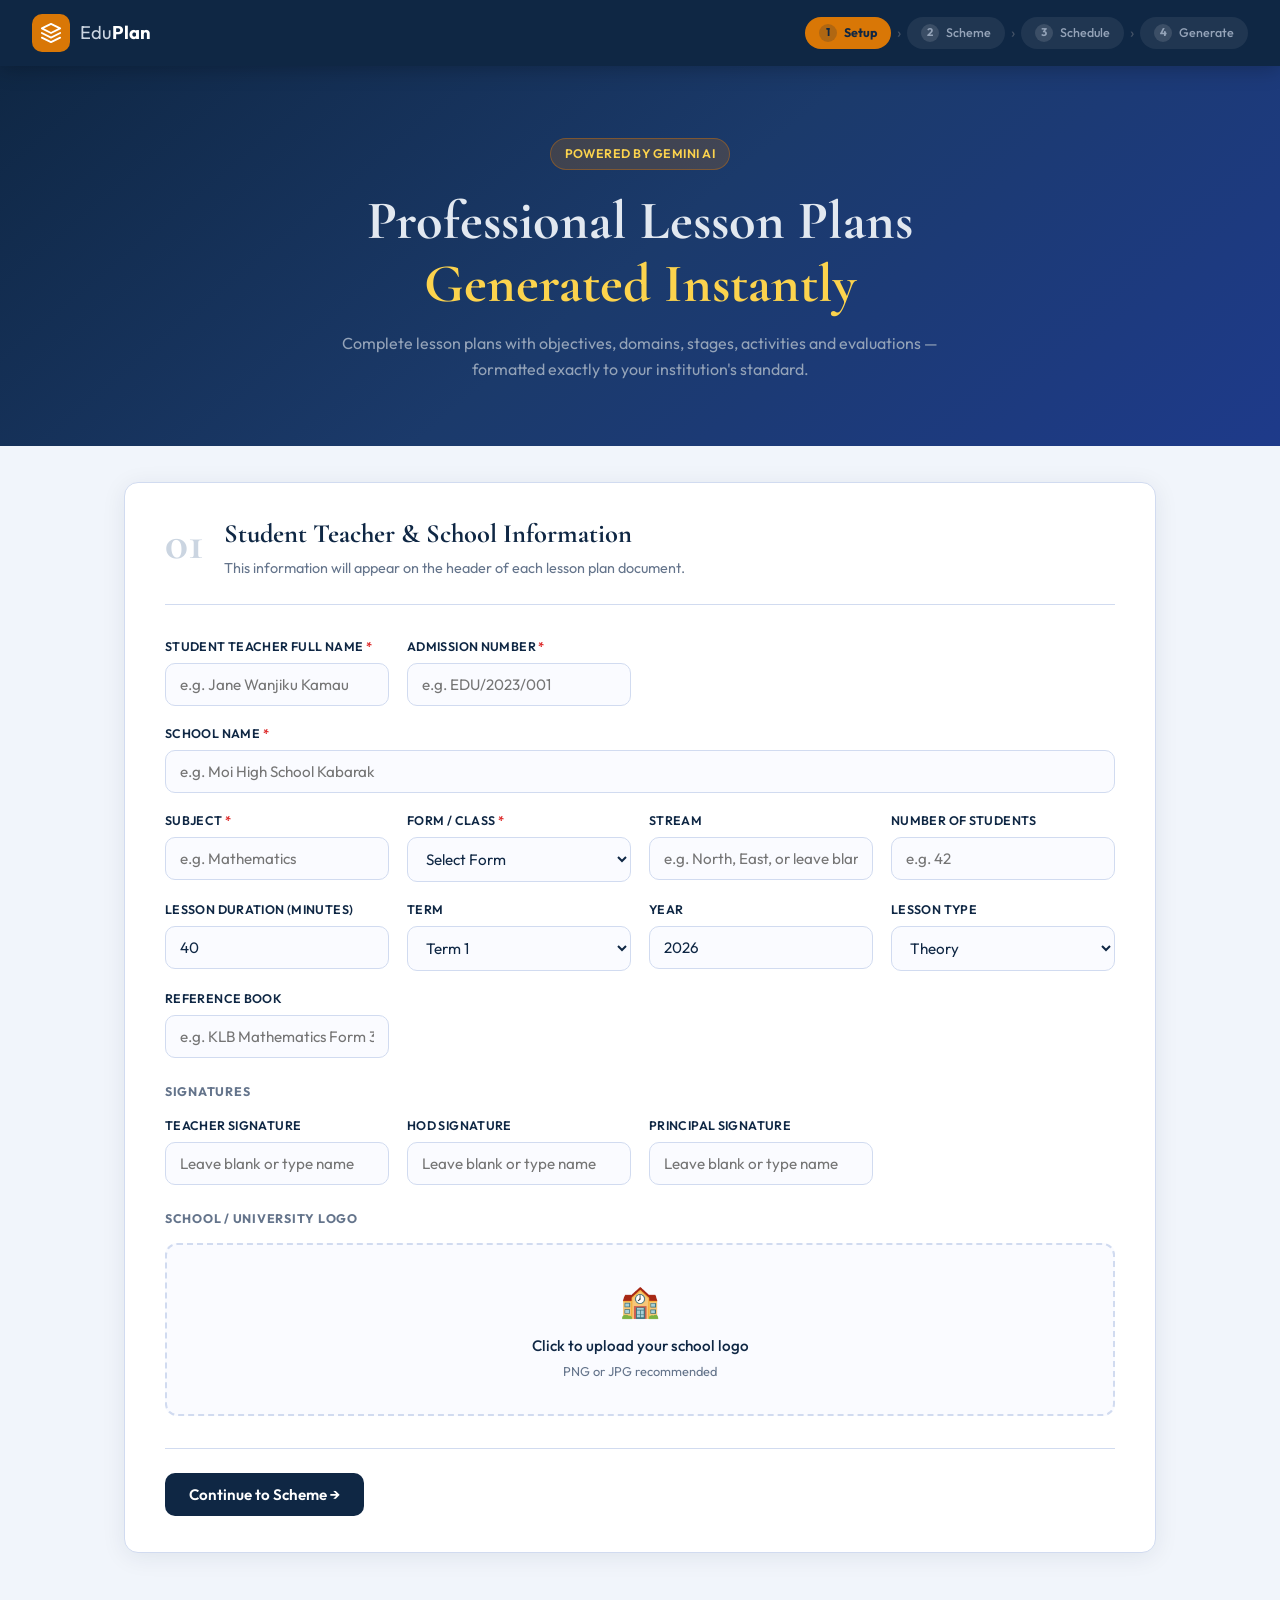
==== index.html @ 1dc03d54 "first commit" ====
<!DOCTYPE html>
<html lang="en">
<head>
  <meta charset="UTF-8" />
  <meta name="viewport" content="width=device-width, initial-scale=1.0" />
  <title>EduPlan — AI Lesson Plan Generator</title>
  <link rel="preconnect" href="https://fonts.googleapis.com">
  <link href="https://fonts.googleapis.com/css2?family=Cormorant+Garamond:wght@400;600;700&family=Outfit:wght@300;400;500;600;700&display=swap" rel="stylesheet">
  <link rel="stylesheet" href="style.css">
</head>
<body>

<!-- NAVBAR -->
<nav class="navbar">
  <div class="logo-area">
    <div class="logo-box">
      <svg width="22" height="22" viewBox="0 0 24 24" fill="none">
        <path d="M12 2L2 7l10 5 10-5-10-5zM2 17l10 5 10-5M2 12l10 5 10-5" stroke="currentColor" stroke-width="2" stroke-linecap="round" stroke-linejoin="round"/>
      </svg>
    </div>
    <span class="logo-text">Edu<strong>Plan</strong></span>
  </div>

  <div class="step-pills">
    <div class="pill active" id="pill-1"><span class="pill-num">1</span><span class="pill-label">Setup</span></div>
    <div class="pill-arrow">›</div>
    <div class="pill" id="pill-2"><span class="pill-num">2</span><span class="pill-label">Scheme</span></div>
    <div class="pill-arrow">›</div>
    <div class="pill" id="pill-3"><span class="pill-num">3</span><span class="pill-label">Schedule</span></div>
    <div class="pill-arrow">›</div>
    <div class="pill" id="pill-4"><span class="pill-num">4</span><span class="pill-label">Generate</span></div>
  </div>
</nav>

<!-- HERO -->
<section class="hero">
  <div class="hero-bg"></div>
  <div class="hero-content">
    <div class="hero-badge">Powered by Gemini AI</div>
    <h1>Professional Lesson Plans<br><span>Generated Instantly</span></h1>
    <p>Complete lesson plans with objectives, domains, stages, activities and evaluations — formatted exactly to your institution's standard.</p>
  </div>
</section>

<!-- MAIN CONTENT -->
<div class="main-wrap">

  <!-- ====== STEP 1: Setup ====== -->
  <div class="step-panel active" id="step-1">
    <div class="panel-head">
      <div class="panel-num">01</div>
      <div>
        <h2>Student Teacher & School Information</h2>
        <p>This information will appear on the header of each lesson plan document.</p>
      </div>
    </div>

    <div class="form-grid">
      <div class="field">
        <label>Student Teacher Full Name <span class="req">*</span></label>
        <input type="text" id="studentName" placeholder="e.g. Jane Wanjiku Kamau">
      </div>
      <div class="field">
        <label>Admission Number <span class="req">*</span></label>
        <input type="text" id="admNo" placeholder="e.g. EDU/2023/001">
      </div>
      <div class="field full">
        <label>School Name <span class="req">*</span></label>
        <input type="text" id="schoolName" placeholder="e.g. Moi High School Kabarak">
      </div>
      <div class="field">
        <label>Subject <span class="req">*</span></label>
        <input type="text" id="subject" placeholder="e.g. Mathematics">
      </div>
      <div class="field">
        <label>Form / Class <span class="req">*</span></label>
        <select id="form">
          <option value="">Select Form</option>
          <option>Form 1</option>
          <option>Form 2</option>
          <option>Form 3</option>
          <option>Form 4</option>
        </select>
      </div>
      <div class="field">
        <label>Stream</label>
        <input type="text" id="stream" placeholder="e.g. North, East, or leave blank">
      </div>
      <div class="field">
        <label>Number of Students</label>
        <input type="number" id="numStudents" placeholder="e.g. 42">
      </div>
      <div class="field">
        <label>Lesson Duration (Minutes)</label>
        <input type="number" id="duration" value="40">
      </div>
      <div class="field">
        <label>Term</label>
        <select id="term">
          <option>Term 1</option>
          <option>Term 2</option>
          <option>Term 3</option>
        </select>
      </div>
      <div class="field">
        <label>Year</label>
        <input type="number" id="year" value="2026">
      </div>
      <div class="field">
        <label>Lesson Type</label>
        <select id="lessonType">
          <option>Theory</option>
          <option>Practical</option>
          <option>Discussion</option>
          <option>Revision</option>
        </select>
      </div>
      <div class="field">
        <label>Reference Book</label>
        <input type="text" id="referenceBook" placeholder="e.g. KLB Mathematics Form 3">
      </div>
    </div>

    <!-- Signatures Row -->
    <div class="sig-section">
      <h3 class="section-sub">Signatures</h3>
      <div class="form-grid sig-grid">
        <div class="field">
          <label>Teacher Signature</label>
          <input type="text" id="teacherSignature" placeholder="Leave blank or type name">
        </div>
        <div class="field">
          <label>HOD Signature</label>
          <input type="text" id="hodSignature" placeholder="Leave blank or type name">
        </div>
        <div class="field">
          <label>Principal Signature</label>
          <input type="text" id="principalSignature" placeholder="Leave blank or type name">
        </div>
      </div>
    </div>

    <!-- Logo Upload -->
    <div class="upload-block">
      <h3 class="section-sub">School / University Logo</h3>
      <div class="logo-drop" id="logoDrop" onclick="document.getElementById('logoInput').click()">
        <input type="file" id="logoInput" accept="image/*" style="display:none">
        <div class="drop-inner" id="dropInner">
          <div class="drop-icon">🏫</div>
          <p>Click to upload your school logo</p>
          <small>PNG or JPG recommended</small>
        </div>
        <img id="logoPreview" style="display:none; max-height:80px; border-radius:8px;">
      </div>
    </div>

    <div class="btn-row">
      <button class="btn primary" onclick="goTo(2)">Continue to Scheme →</button>
    </div>
  </div>

  <!-- ====== STEP 2: Scheme ====== -->
  <div class="step-panel" id="step-2">
    <div class="panel-head">
      <div class="panel-num">02</div>
      <div>
        <h2>Scheme of Work</h2>
        <p>Upload your scheme of work so Gemini AI can generate contextually accurate lesson content.</p>
      </div>
    </div>

    <div class="info-bar">
      <svg width="18" height="18" fill="none" viewBox="0 0 24 24"><circle cx="12" cy="12" r="10" stroke="#2E6DB4" stroke-width="2"/><path d="M12 8v4M12 16h.01" stroke="#2E6DB4" stroke-width="2" stroke-linecap="round"/></svg>
      Upload a DOCX or TXT scheme, or paste the content manually. This helps Gemini generate accurate topics and activities.
    </div>

    <div class="scheme-drop" id="schemeDrop" onclick="document.getElementById('schemeInput').click()">
      <input type="file" id="schemeInput" accept=".txt,.doc,.docx" style="display:none">
      <div class="drop-icon-lg">📄</div>
      <h3>Drop your Scheme of Work here</h3>
      <p>Supports DOCX and TXT files</p>
      <div class="drop-btn">Choose File</div>
    </div>

    <div id="schemeFileName" class="file-tag" style="display:none"></div>

    <div class="field full" style="margin-top:20px">
      <label>Or Paste Scheme Content Directly</label>
      <textarea id="schemeText" rows="8" placeholder="Paste your scheme of work content here — week numbers, topics, subtopics, references..."></textarea>
    </div>

    <div class="btn-row">
      <button class="btn ghost" onclick="goTo(1)">← Back</button>
      <button class="btn primary" onclick="goTo(3)">Continue to Schedule →</button>
    </div>
  </div>

  <!-- ====== STEP 3: Schedule ====== -->
  <div class="step-panel" id="step-3">
    <div class="panel-head">
      <div class="panel-num">03</div>
      <div>
        <h2>Lesson Schedule & Details</h2>
        <p>Set your teaching weeks and lesson timing, then fill in topics for each lesson.</p>
      </div>
    </div>

    <div class="form-grid">
      <div class="field">
        <label>Start Week <span class="req">*</span></label>
        <input type="number" id="startWeek" value="1" min="1">
      </div>
      <div class="field">
        <label>End Week <span class="req">*</span></label>
        <input type="number" id="endWeek" value="3" min="1">
      </div>
      <div class="field">
        <label>Lessons Per Week <span class="req">*</span></label>
        <input type="number" id="lessonsPerWeek" value="2" min="1" max="7">
      </div>
      <div class="field">
        <label>Lesson Start Time</label>
        <input type="time" id="startTime" value="08:00">
      </div>
      <div class="field">
        <label>Lesson End Time</label>
        <input type="time" id="endTime" value="08:40">
      </div>
      <div class="field">
        <label>Day of Lesson</label>
        <select id="lessonDay">
          <option>Monday</option>
          <option>Tuesday</option>
          <option>Wednesday</option>
          <option>Thursday</option>
          <option>Friday</option>
        </select>
      </div>
      <div class="field">
        <label>General Objectives</label>
        <input type="text" id="generalObjectives" placeholder="e.g. By the end of the lesson, learners should be able to...">
      </div>
    </div>

    <div class="topics-toolbar">
      <button class="btn secondary" onclick="buildTopics()">
        <svg width="16" height="16" fill="none" viewBox="0 0 24 24"><path d="M12 5v14M5 12h14" stroke="currentColor" stroke-width="2" stroke-linecap="round"/></svg>
        Generate Lesson Rows
      </button>
      <span class="toolbar-hint">Click to create editable rows for each lesson in the range above.</span>
    </div>

    <div id="topicsContainer"></div>

    <div class="btn-row">
      <button class="btn ghost" onclick="goTo(2)">← Back</button>
      <button class="btn primary" onclick="goTo(4)">Review & Generate →</button>
    </div>
  </div>

  <!-- ====== STEP 4: Generate ====== -->
  <div class="step-panel" id="step-4">
    <div class="panel-head">
      <div class="panel-num">04</div>
      <div>
        <h2>Generate Lesson Plans</h2>
        <p>Gemini AI will generate each lesson plan and download it as a DOCX file matching your institution's format.</p>
      </div>
    </div>

    <div class="summary-card" id="summaryBox"></div>

    <div class="gen-controls">
      <button class="btn gold" id="genBtn" onclick="generatePlans()">
        <svg width="18" height="18" fill="none" viewBox="0 0 24 24"><path d="M13 2L3 14h9l-1 8 10-12h-9l1-8z" stroke="currentColor" stroke-width="2" stroke-linecap="round" stroke-linejoin="round"/></svg>
        Generate All Lesson Plans
      </button>
      <div class="progress-wrap" id="progressWrap" style="display:none">
        <div class="progress-label" id="progressText">Preparing...</div>
        <div class="progress-track">
          <div class="progress-bar" id="progressFill"></div>
        </div>
      </div>
    </div>

    <div id="plansGrid"></div>

    <div class="btn-row" style="margin-top:20px">
      <button class="btn ghost" onclick="goTo(3)">← Back</button>
    </div>
  </div>

</div>

<!-- TOAST -->
<div class="toast" id="toast"></div>

<script src="script.js"></script>
</body>
</html>
---- style.css ----
/* =============================================
   EDUPLAN — style.css
   Elegant academic aesthetic
============================================= */

:root {
  --navy: #0F2744;
  --navy2: #1B3A6B;
  --blue: #2563EB;
  --blue-light: #EFF6FF;
  --gold: #D97706;
  --gold-bg: #FFFBEB;
  --gold-light: #FEF3C7;
  --green: #059669;
  --green-bg: #ECFDF5;
  --red: #DC2626;
  --red-bg: #FEF2F2;
  --bg: #F1F5FB;
  --surface: #FFFFFF;
  --border: #D1DBF0;
  --text: #0F2744;
  --muted: #64748B;
  --radius: 14px;
  --shadow: 0 4px 24px rgba(15,39,68,0.08);
  --shadow-lg: 0 12px 48px rgba(15,39,68,0.14);
}

*, *::before, *::after {
  margin: 0; padding: 0; box-sizing: border-box;
}

html { scroll-behavior: smooth; }

body {
  font-family: 'Outfit', sans-serif;
  background: var(--bg);
  color: var(--text);
  line-height: 1.6;
}

/* ===================== NAVBAR ===================== */
.navbar {
  position: sticky;
  top: 0;
  z-index: 100;
  height: 66px;
  background: var(--navy);
  display: flex;
  align-items: center;
  justify-content: space-between;
  padding: 0 32px;
  box-shadow: 0 2px 20px rgba(0,0,0,0.25);
}

.logo-area {
  display: flex;
  align-items: center;
  gap: 10px;
}

.logo-box {
  width: 38px; height: 38px;
  background: var(--gold);
  border-radius: 10px;
  display: flex;
  align-items: center;
  justify-content: center;
  color: white;
  flex-shrink: 0;
}

.logo-text {
  color: #CBD5E1;
  font-size: 1.15rem;
  letter-spacing: 0.01em;
}
.logo-text strong {
  color: white;
  font-weight: 700;
}

.step-pills {
  display: flex;
  align-items: center;
  gap: 6px;
}

.pill {
  display: flex;
  align-items: center;
  gap: 7px;
  padding: 6px 14px;
  border-radius: 30px;
  background: rgba(255,255,255,0.07);
  color: #94A3B8;
  font-size: 0.78rem;
  font-weight: 500;
  transition: all 0.2s;
  cursor: default;
}

.pill.active {
  background: var(--gold);
  color: #0F2744;
  font-weight: 700;
}

.pill.done {
  background: rgba(5,150,105,0.25);
  color: #6EE7B7;
}

.pill-num {
  width: 18px; height: 18px;
  background: rgba(255,255,255,0.12);
  border-radius: 50%;
  display: flex;
  align-items: center;
  justify-content: center;
  font-size: 0.7rem;
  font-weight: 700;
}

.pill.active .pill-num {
  background: rgba(15,39,68,0.2);
}

.pill-arrow {
  color: #475569;
  font-size: 1rem;
}

/* ===================== HERO ===================== */
.hero {
  position: relative;
  padding: 72px 32px 64px;
  text-align: center;
  overflow: hidden;
}

.hero-bg {
  position: absolute;
  inset: 0;
  background: linear-gradient(140deg, #0F2744 0%, #1B3A6B 50%, #1E3A8A 100%);
}

.hero-content {
  position: relative;
  z-index: 1;
}

.hero-badge {
  display: inline-flex;
  align-items: center;
  gap: 6px;
  background: rgba(217,119,6,0.2);
  border: 1px solid rgba(217,119,6,0.4);
  color: #FCD34D;
  padding: 5px 14px;
  border-radius: 20px;
  font-size: 0.78rem;
  font-weight: 600;
  letter-spacing: 0.04em;
  text-transform: uppercase;
  margin-bottom: 20px;
}

.hero h1 {
  font-family: 'Cormorant Garamond', serif;
  font-size: clamp(2.2rem, 5vw, 3.4rem);
  font-weight: 700;
  color: #E2E8F0;
  line-height: 1.15;
}

.hero h1 span {
  color: #FCD34D;
}

.hero p {
  margin-top: 16px;
  color: #94A3B8;
  font-size: 1rem;
  max-width: 600px;
  margin-inline: auto;
}

/* ===================== MAIN WRAP ===================== */
.main-wrap {
  max-width: 1080px;
  margin: 0 auto;
  padding: 36px 24px 80px;
}

/* ===================== STEP PANEL ===================== */
.step-panel {
  display: none;
  background: var(--surface);
  border-radius: var(--radius);
  padding: 36px 40px;
  box-shadow: var(--shadow);
  border: 1px solid var(--border);
  animation: fadeSlide 0.3s ease;
}

.step-panel.active { display: block; }

@keyframes fadeSlide {
  from { opacity: 0; transform: translateY(12px); }
  to   { opacity: 1; transform: translateY(0); }
}

.panel-head {
  display: flex;
  align-items: flex-start;
  gap: 20px;
  margin-bottom: 32px;
  padding-bottom: 24px;
  border-bottom: 1px solid var(--border);
}

.panel-num {
  font-family: 'Cormorant Garamond', serif;
  font-size: 3rem;
  font-weight: 700;
  color: #CBD5E1;
  line-height: 1;
  flex-shrink: 0;
}

.panel-head h2 {
  font-family: 'Cormorant Garamond', serif;
  font-size: 1.65rem;
  font-weight: 700;
  color: var(--navy);
  line-height: 1.2;
}

.panel-head p {
  margin-top: 6px;
  color: var(--muted);
  font-size: 0.9rem;
}

/* ===================== FORM ===================== */
.form-grid {
  display: grid;
  grid-template-columns: repeat(auto-fill, minmax(220px, 1fr));
  gap: 18px;
  margin-bottom: 24px;
}

.field {
  display: flex;
  flex-direction: column;
  gap: 6px;
}

.field.full { grid-column: 1 / -1; }

label {
  font-size: 0.78rem;
  font-weight: 600;
  color: var(--navy);
  letter-spacing: 0.03em;
  text-transform: uppercase;
}

.req { color: var(--red); }

input, select, textarea {
  font-family: 'Outfit', sans-serif;
  font-size: 0.95rem;
  padding: 11px 14px;
  border: 1.5px solid var(--border);
  border-radius: 10px;
  background: #FAFBFF;
  color: var(--text);
  outline: none;
  transition: border-color 0.2s, box-shadow 0.2s;
}

input:focus, select:focus, textarea:focus {
  border-color: var(--blue);
  box-shadow: 0 0 0 3px rgba(37,99,235,0.1);
  background: white;
}

textarea { resize: vertical; min-height: 130px; }

/* ===================== SECTION LABELS ===================== */
.section-sub {
  font-family: 'Outfit', sans-serif;
  font-size: 0.78rem;
  font-weight: 700;
  text-transform: uppercase;
  letter-spacing: 0.06em;
  color: var(--muted);
  margin-bottom: 14px;
}

.sig-section { margin-top: 24px; }
.sig-grid { margin-bottom: 0; }

/* ===================== LOGO UPLOAD ===================== */
.upload-block { margin-top: 24px; }

.logo-drop {
  border: 2px dashed var(--border);
  border-radius: 12px;
  padding: 30px 20px;
  text-align: center;
  cursor: pointer;
  background: #FAFBFF;
  transition: border-color 0.2s, background 0.2s;
}
.logo-drop:hover {
  border-color: var(--blue);
  background: var(--blue-light);
}

.drop-inner .drop-icon { font-size: 2rem; margin-bottom: 8px; }
.drop-inner p { color: var(--navy); font-weight: 500; font-size: 0.95rem; }
.drop-inner small { color: var(--muted); font-size: 0.8rem; }

/* ===================== SCHEME UPLOAD ===================== */
.info-bar {
  display: flex;
  align-items: flex-start;
  gap: 10px;
  background: #EFF6FF;
  border: 1px solid #BFDBFE;
  border-radius: 10px;
  padding: 14px 16px;
  color: #1E40AF;
  font-size: 0.88rem;
  margin-bottom: 24px;
}

.scheme-drop {
  border: 2px dashed var(--border);
  border-radius: 12px;
  padding: 40px 20px;
  text-align: center;
  cursor: pointer;
  background: #FAFBFF;
  transition: border-color 0.2s, background 0.2s;
}
.scheme-drop:hover {
  border-color: var(--blue);
  background: var(--blue-light);
}
.drop-icon-lg { font-size: 2.5rem; margin-bottom: 10px; }
.scheme-drop h3 { color: var(--navy); font-weight: 600; margin-bottom: 6px; }
.scheme-drop p { color: var(--muted); font-size: 0.88rem; }

.drop-btn {
  display: inline-block;
  margin-top: 16px;
  background: var(--navy);
  color: white;
  padding: 9px 22px;
  border-radius: 8px;
  font-weight: 600;
  font-size: 0.88rem;
}

.file-tag {
  display: flex;
  align-items: center;
  gap: 8px;
  background: var(--green-bg);
  border: 1px solid #A7F3D0;
  color: var(--green);
  padding: 10px 14px;
  border-radius: 8px;
  font-size: 0.88rem;
  font-weight: 500;
  margin-top: 12px;
}

/* ===================== TOPICS TABLE ===================== */
.topics-toolbar {
  display: flex;
  align-items: center;
  gap: 14px;
  flex-wrap: wrap;
  margin: 24px 0 16px;
  padding: 16px 18px;
  background: var(--bg);
  border-radius: 10px;
  border: 1px dashed var(--border);
}

.toolbar-hint {
  color: var(--muted);
  font-size: 0.85rem;
}

.topics-header {
  display: grid;
  grid-template-columns: 80px 1fr 1fr 140px 44px;
  gap: 10px;
  padding: 8px 10px;
  background: var(--navy);
  border-radius: 8px 8px 0 0;
  margin-top: 8px;
}

.topics-header span {
  font-size: 0.72rem;
  font-weight: 700;
  text-transform: uppercase;
  letter-spacing: 0.05em;
  color: #94A3B8;
}

.topic-row {
  display: grid;
  grid-template-columns: 80px 1fr 1fr 140px 44px;
  gap: 10px;
  padding: 8px 10px;
  border: 1px solid var(--border);
  border-top: none;
  background: white;
  align-items: center;
  transition: background 0.15s;
}

.topic-row:last-child { border-radius: 0 0 8px 8px; }
.topic-row:hover { background: #FAFBFF; }

.week-tag {
  background: var(--navy2);
  color: white;
  border-radius: 6px;
  padding: 6px 4px;
  font-size: 0.75rem;
  font-weight: 700;
  text-align: center;
  line-height: 1.3;
}

.topic-row input {
  padding: 8px 10px;
  font-size: 0.88rem;
  border-radius: 6px;
}

.rm-btn {
  width: 34px; height: 34px;
  background: var(--red-bg);
  color: var(--red);
  border: 1px solid #FECACA;
  border-radius: 7px;
  cursor: pointer;
  font-size: 1rem;
  display: flex;
  align-items: center;
  justify-content: center;
  transition: background 0.15s;
}
.rm-btn:hover { background: #FEE2E2; }

/* ===================== SUMMARY CARD ===================== */
.summary-card {
  background: linear-gradient(135deg, #EFF6FF 0%, #FFFBEB 100%);
  border: 1px solid #BFDBFE;
  border-radius: 12px;
  padding: 20px 24px;
  margin-bottom: 24px;
  display: grid;
  grid-template-columns: repeat(auto-fit, minmax(180px, 1fr));
  gap: 16px;
}

.sum-item { display: flex; flex-direction: column; gap: 3px; }
.sum-label { font-size: 0.72rem; font-weight: 700; text-transform: uppercase; letter-spacing: 0.05em; color: var(--muted); }
.sum-value { font-size: 1rem; font-weight: 600; color: var(--navy); }

/* ===================== GENERATE CONTROLS ===================== */
.gen-controls {
  display: flex;
  align-items: center;
  gap: 24px;
  flex-wrap: wrap;
  margin-bottom: 28px;
}

.progress-wrap {
  flex: 1;
  min-width: 200px;
}

.progress-label {
  font-size: 0.85rem;
  color: var(--muted);
  margin-bottom: 6px;
  font-weight: 500;
}

.progress-track {
  height: 6px;
  background: var(--border);
  border-radius: 20px;
  overflow: hidden;
}

.progress-bar {
  height: 100%;
  width: 0%;
  background: linear-gradient(90deg, var(--blue), var(--gold));
  border-radius: 20px;
  transition: width 0.4s ease;
}

/* ===================== PLANS GRID ===================== */
#plansGrid {
  display: grid;
  grid-template-columns: repeat(auto-fill, minmax(300px, 1fr));
  gap: 18px;
}

.plan-card {
  background: white;
  border-radius: 12px;
  border: 1px solid var(--border);
  overflow: hidden;
  box-shadow: 0 2px 12px rgba(15,39,68,0.06);
  transition: box-shadow 0.2s, transform 0.2s;
}

.plan-card:hover {
  box-shadow: var(--shadow-lg);
  transform: translateY(-2px);
}

.plan-card-head {
  padding: 18px 20px 14px;
  border-bottom: 1px solid var(--border);
  display: flex;
  align-items: flex-start;
  justify-content: space-between;
  gap: 12px;
}

.plan-badge {
  background: var(--navy);
  color: white;
  font-size: 0.7rem;
  font-weight: 700;
  padding: 4px 10px;
  border-radius: 20px;
  white-space: nowrap;
}

.plan-card-head h3 {
  font-family: 'Cormorant Garamond', serif;
  font-size: 1.1rem;
  font-weight: 700;
  color: var(--navy);
  line-height: 1.3;
}

.plan-card-body {
  padding: 16px 20px;
  font-size: 0.85rem;
  color: var(--muted);
  line-height: 1.7;
}

.plan-card-body strong {
  color: var(--text);
  font-weight: 600;
}

.plan-card-foot {
  padding: 14px 20px;
  border-top: 1px solid var(--border);
  display: flex;
  align-items: center;
  justify-content: space-between;
  gap: 8px;
  flex-wrap: wrap;
}

.plan-status {
  font-size: 0.78rem;
  font-weight: 500;
  padding: 4px 10px;
  border-radius: 20px;
}
.plan-status.pending  { background: var(--gold-light); color: var(--gold); }
.plan-status.loading  { background: var(--blue-light);  color: var(--blue); }
.plan-status.done     { background: var(--green-bg);    color: var(--green); }
.plan-status.error    { background: var(--red-bg);      color: var(--red); }

/* ===================== BUTTONS ===================== */
.btn-row {
  display: flex;
  gap: 12px;
  flex-wrap: wrap;
  margin-top: 32px;
  padding-top: 24px;
  border-top: 1px solid var(--border);
}

.btn {
  display: inline-flex;
  align-items: center;
  gap: 8px;
  padding: 12px 24px;
  border-radius: 10px;
  border: none;
  font-family: 'Outfit', sans-serif;
  font-size: 0.95rem;
  font-weight: 600;
  cursor: pointer;
  transition: all 0.18s;
}

.btn.primary {
  background: var(--navy);
  color: white;
}
.btn.primary:hover { background: var(--navy2); transform: translateY(-1px); box-shadow: 0 4px 16px rgba(15,39,68,0.25); }

.btn.ghost {
  background: transparent;
  color: var(--navy);
  border: 1.5px solid var(--border);
}
.btn.ghost:hover { background: var(--bg); }

.btn.secondary {
  background: var(--blue-light);
  color: var(--blue);
  border: 1px solid #BFDBFE;
}
.btn.secondary:hover { background: #DBEAFE; }

.btn.gold {
  background: var(--gold);
  color: white;
  box-shadow: 0 4px 16px rgba(217,119,6,0.3);
}
.btn.gold:hover { background: #B45309; transform: translateY(-1px); }

.btn.download {
  background: var(--green-bg);
  color: var(--green);
  border: 1px solid #A7F3D0;
  padding: 8px 16px;
  font-size: 0.85rem;
  border-radius: 8px;
}
.btn.download:hover { background: #D1FAE5; }

.btn:disabled {
  opacity: 0.5;
  cursor: not-allowed;
  transform: none !important;
}

/* ===================== TOAST ===================== */
.toast {
  position: fixed;
  bottom: 24px;
  right: 24px;
  background: var(--navy);
  color: white;
  padding: 12px 20px;
  border-radius: 10px;
  font-size: 0.88rem;
  font-weight: 500;
  max-width: 300px;
  z-index: 999;
  opacity: 0;
  transform: translateY(10px);
  transition: all 0.25s;
  pointer-events: none;
}
.toast.show { opacity: 1; transform: translateY(0); }

/* ===================== SPINNER ===================== */
.spinner {
  width: 16px; height: 16px;
  border: 2px solid rgba(255,255,255,0.3);
  border-top-color: white;
  border-radius: 50%;
  animation: spin 0.7s linear infinite;
  display: inline-block;
}

@keyframes spin { to { transform: rotate(360deg); } }

/* ===================== RESPONSIVE ===================== */
@media (max-width: 700px) {
  .navbar { flex-direction: column; height: auto; padding: 14px 16px; gap: 12px; }
  .step-pills { flex-wrap: wrap; justify-content: center; }
  .pill-arrow { display: none; }
  .pill-label { display: none; }
  .hero { padding: 48px 20px 40px; }
  .step-panel { padding: 24px 20px; }
  .topics-header,
  .topic-row {
    grid-template-columns: 64px 1fr 44px;
  }
  .topics-header span:nth-child(4),
  .topics-header span:nth-child(3),
  .topic-row .subtopic-input,
  .topic-row .lesson-date {
    display: none;
  }
  .main-wrap { padding: 20px 14px 60px; }
}
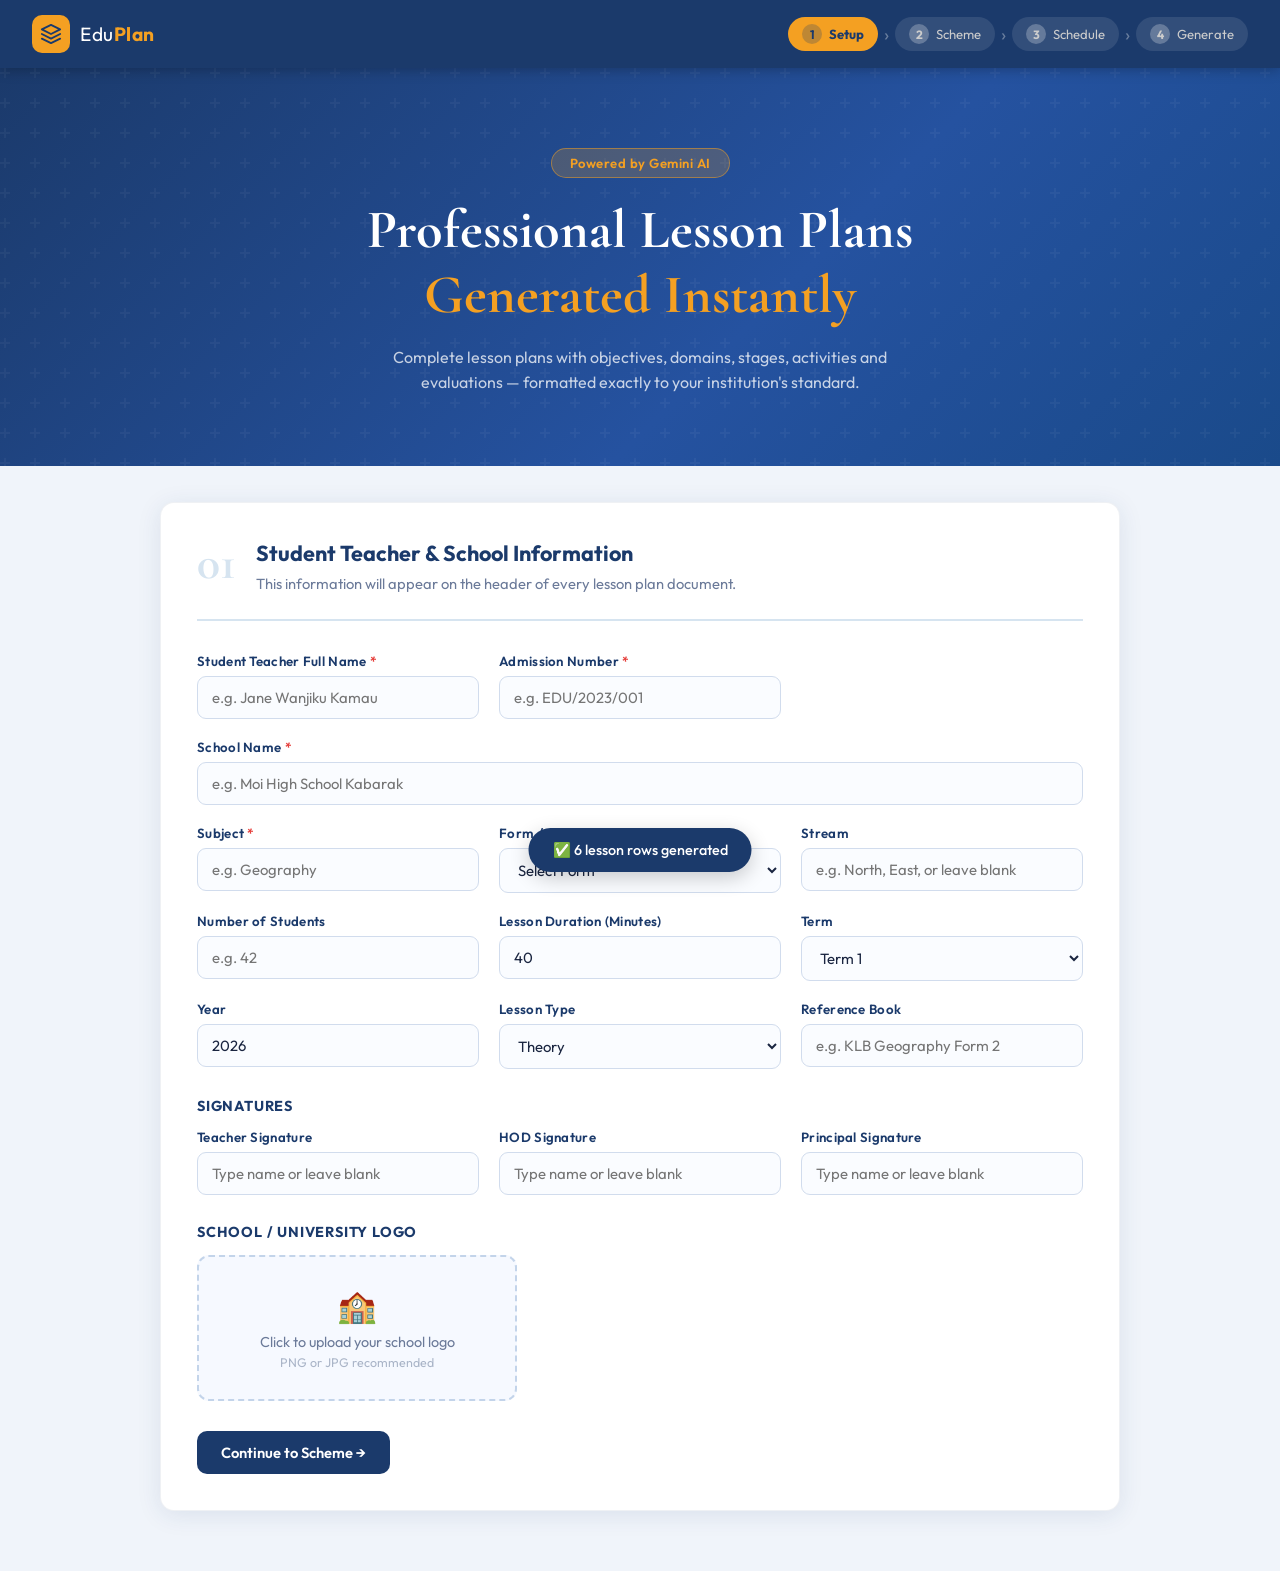
==== commit 6c730690: "fixed frontend js loading" ====
--- a/index.html
+++ b/index.html
@@ -5,6 +5,7 @@
   <meta name="viewport" content="width=device-width, initial-scale=1.0" />
   <title>EduPlan — AI Lesson Plan Generator</title>
   <link rel="preconnect" href="https://fonts.googleapis.com">
+  <link rel="icon" href="data:,">
   <link href="https://fonts.googleapis.com/css2?family=Cormorant+Garamond:wght@400;600;700&family=Outfit:wght@300;400;500;600;700&display=swap" rel="stylesheet">
   <link rel="stylesheet" href="style.css">
 </head>
@@ -15,7 +16,8 @@
   <div class="logo-area">
     <div class="logo-box">
       <svg width="22" height="22" viewBox="0 0 24 24" fill="none">
-        <path d="M12 2L2 7l10 5 10-5-10-5zM2 17l10 5 10-5M2 12l10 5 10-5" stroke="currentColor" stroke-width="2" stroke-linecap="round" stroke-linejoin="round"/>
+        <path d="M12 2L2 7l10 5 10-5-10-5zM2 17l10 5 10-5M2 12l10 5 10-5"
+              stroke="currentColor" stroke-width="2" stroke-linecap="round" stroke-linejoin="round"/>
       </svg>
     </div>
     <span class="logo-text">Edu<strong>Plan</strong></span>
@@ -38,20 +40,21 @@
   <div class="hero-content">
     <div class="hero-badge">Powered by Gemini AI</div>
     <h1>Professional Lesson Plans<br><span>Generated Instantly</span></h1>
-    <p>Complete lesson plans with objectives, domains, stages, activities and evaluations — formatted exactly to your institution's standard.</p>
+    <p>Complete lesson plans with objectives, domains, stages, activities and evaluations —
+       formatted exactly to your institution's standard.</p>
   </div>
 </section>
 
-<!-- MAIN CONTENT -->
+<!-- MAIN -->
 <div class="main-wrap">
 
-  <!-- ====== STEP 1: Setup ====== -->
+  <!-- STEP 1 -->
   <div class="step-panel active" id="step-1">
     <div class="panel-head">
       <div class="panel-num">01</div>
       <div>
-        <h2>Student Teacher & School Information</h2>
-        <p>This information will appear on the header of each lesson plan document.</p>
+        <h2>Student Teacher &amp; School Information</h2>
+        <p>This information will appear on the header of every lesson plan document.</p>
       </div>
     </div>
 
@@ -70,7 +73,7 @@
       </div>
       <div class="field">
         <label>Subject <span class="req">*</span></label>
-        <input type="text" id="subject" placeholder="e.g. Mathematics">
+        <input type="text" id="subject" placeholder="e.g. Geography">
       </div>
       <div class="field">
         <label>Form / Class <span class="req">*</span></label>
@@ -117,30 +120,30 @@
       </div>
       <div class="field">
         <label>Reference Book</label>
-        <input type="text" id="referenceBook" placeholder="e.g. KLB Mathematics Form 3">
-      </div>
-    </div>
-
-    <!-- Signatures Row -->
+        <input type="text" id="referenceBook" placeholder="e.g. KLB Geography Form 2">
+      </div>
+    </div>
+
+    <!-- Signatures -->
     <div class="sig-section">
       <h3 class="section-sub">Signatures</h3>
-      <div class="form-grid sig-grid">
+      <div class="form-grid">
         <div class="field">
           <label>Teacher Signature</label>
-          <input type="text" id="teacherSignature" placeholder="Leave blank or type name">
+          <input type="text" id="teacherSignature" placeholder="Type name or leave blank">
         </div>
         <div class="field">
           <label>HOD Signature</label>
-          <input type="text" id="hodSignature" placeholder="Leave blank or type name">
+          <input type="text" id="hodSignature" placeholder="Type name or leave blank">
         </div>
         <div class="field">
           <label>Principal Signature</label>
-          <input type="text" id="principalSignature" placeholder="Leave blank or type name">
-        </div>
-      </div>
-    </div>
-
-    <!-- Logo Upload -->
+          <input type="text" id="principalSignature" placeholder="Type name or leave blank">
+        </div>
+      </div>
+    </div>
+
+    <!-- Logo -->
     <div class="upload-block">
       <h3 class="section-sub">School / University Logo</h3>
       <div class="logo-drop" id="logoDrop" onclick="document.getElementById('logoInput').click()">
@@ -159,22 +162,25 @@
     </div>
   </div>
 
-  <!-- ====== STEP 2: Scheme ====== -->
+  <!-- STEP 2 -->
   <div class="step-panel" id="step-2">
     <div class="panel-head">
       <div class="panel-num">02</div>
       <div>
         <h2>Scheme of Work</h2>
-        <p>Upload your scheme of work so Gemini AI can generate contextually accurate lesson content.</p>
+        <p>Upload your scheme so the AI can generate contextually accurate lesson content.</p>
       </div>
     </div>
 
     <div class="info-bar">
-      <svg width="18" height="18" fill="none" viewBox="0 0 24 24"><circle cx="12" cy="12" r="10" stroke="#2E6DB4" stroke-width="2"/><path d="M12 8v4M12 16h.01" stroke="#2E6DB4" stroke-width="2" stroke-linecap="round"/></svg>
-      Upload a DOCX or TXT scheme, or paste the content manually. This helps Gemini generate accurate topics and activities.
-    </div>
-
-    <div class="scheme-drop" id="schemeDrop" onclick="document.getElementById('schemeInput').click()">
+      <svg width="18" height="18" fill="none" viewBox="0 0 24 24">
+        <circle cx="12" cy="12" r="10" stroke="#2E6DB4" stroke-width="2"/>
+        <path d="M12 8v4M12 16h.01" stroke="#2E6DB4" stroke-width="2" stroke-linecap="round"/>
+      </svg>
+      Upload a DOCX or TXT scheme, or paste the content manually. The AI uses this to generate accurate topics and activities.
+    </div>
+
+    <div class="scheme-drop" onclick="document.getElementById('schemeInput').click()">
       <input type="file" id="schemeInput" accept=".txt,.doc,.docx" style="display:none">
       <div class="drop-icon-lg">📄</div>
       <h3>Drop your Scheme of Work here</h3>
@@ -186,22 +192,23 @@
 
     <div class="field full" style="margin-top:20px">
       <label>Or Paste Scheme Content Directly</label>
-      <textarea id="schemeText" rows="8" placeholder="Paste your scheme of work content here — week numbers, topics, subtopics, references..."></textarea>
+      <textarea id="schemeText" rows="8"
+        placeholder="Paste your scheme of work here — week numbers, topics, subtopics, references..."></textarea>
     </div>
 
     <div class="btn-row">
-      <button class="btn ghost" onclick="goTo(1)">← Back</button>
+      <button class="btn ghost"   onclick="goTo(1)">← Back</button>
       <button class="btn primary" onclick="goTo(3)">Continue to Schedule →</button>
     </div>
   </div>
 
-  <!-- ====== STEP 3: Schedule ====== -->
+  <!-- STEP 3 -->
   <div class="step-panel" id="step-3">
     <div class="panel-head">
       <div class="panel-num">03</div>
       <div>
-        <h2>Lesson Schedule & Details</h2>
-        <p>Set your teaching weeks and lesson timing, then fill in topics for each lesson.</p>
+        <h2>Lesson Schedule &amp; Details</h2>
+        <p>Set your teaching weeks and timing, then fill in topics for each lesson.</p>
       </div>
     </div>
 
@@ -236,35 +243,38 @@
           <option>Friday</option>
         </select>
       </div>
-      <div class="field">
+      <div class="field full">
         <label>General Objectives</label>
-        <input type="text" id="generalObjectives" placeholder="e.g. By the end of the lesson, learners should be able to...">
+        <input type="text" id="generalObjectives"
+          placeholder="e.g. By the end of the lesson, learners should be able to...">
       </div>
     </div>
 
     <div class="topics-toolbar">
       <button class="btn secondary" onclick="buildTopics()">
-        <svg width="16" height="16" fill="none" viewBox="0 0 24 24"><path d="M12 5v14M5 12h14" stroke="currentColor" stroke-width="2" stroke-linecap="round"/></svg>
+        <svg width="16" height="16" fill="none" viewBox="0 0 24 24">
+          <path d="M12 5v14M5 12h14" stroke="currentColor" stroke-width="2" stroke-linecap="round"/>
+        </svg>
         Generate Lesson Rows
       </button>
-      <span class="toolbar-hint">Click to create editable rows for each lesson in the range above.</span>
+      <span class="toolbar-hint">Click to create a row for each lesson in the week range above.</span>
     </div>
 
     <div id="topicsContainer"></div>
 
     <div class="btn-row">
-      <button class="btn ghost" onclick="goTo(2)">← Back</button>
-      <button class="btn primary" onclick="goTo(4)">Review & Generate →</button>
-    </div>
-  </div>
-
-  <!-- ====== STEP 4: Generate ====== -->
+      <button class="btn ghost"   onclick="goTo(2)">← Back</button>
+      <button class="btn primary" onclick="goTo(4)">Review &amp; Generate →</button>
+    </div>
+  </div>
+
+  <!-- STEP 4 -->
   <div class="step-panel" id="step-4">
     <div class="panel-head">
       <div class="panel-num">04</div>
       <div>
         <h2>Generate Lesson Plans</h2>
-        <p>Gemini AI will generate each lesson plan and download it as a DOCX file matching your institution's format.</p>
+        <p>The AI will generate each lesson plan and prepare it as a DOCX download.</p>
       </div>
     </div>
 
@@ -272,9 +282,13 @@
 
     <div class="gen-controls">
       <button class="btn gold" id="genBtn" onclick="generatePlans()">
-        <svg width="18" height="18" fill="none" viewBox="0 0 24 24"><path d="M13 2L3 14h9l-1 8 10-12h-9l1-8z" stroke="currentColor" stroke-width="2" stroke-linecap="round" stroke-linejoin="round"/></svg>
+        <svg width="18" height="18" fill="none" viewBox="0 0 24 24">
+          <path d="M13 2L3 14h9l-1 8 10-12h-9l1-8z"
+                stroke="currentColor" stroke-width="2" stroke-linecap="round" stroke-linejoin="round"/>
+        </svg>
         Generate All Lesson Plans
       </button>
+
       <div class="progress-wrap" id="progressWrap" style="display:none">
         <div class="progress-label" id="progressText">Preparing...</div>
         <div class="progress-track">
@@ -290,11 +304,12 @@
     </div>
   </div>
 
-</div>
+</div><!-- /main-wrap -->
 
 <!-- TOAST -->
 <div class="toast" id="toast"></div>
 
-<script src="script.js"></script>
+<!-- ✅ FIXED: was script.js — file is actually app.js -->
+<script src="app.js"></script>
 </body>
 </html>
--- a/style.css
+++ b/style.css
@@ -1,608 +1,471 @@
-/* =============================================
-   EDUPLAN — style.css
-   Elegant academic aesthetic
-============================================= */
+/* ════════════════════════════════════════════
+   EduPlan — style.css
+   ════════════════════════════════════════════ */
 
 :root {
-  --navy: #0F2744;
-  --navy2: #1B3A6B;
-  --blue: #2563EB;
-  --blue-light: #EFF6FF;
-  --gold: #D97706;
-  --gold-bg: #FFFBEB;
-  --gold-light: #FEF3C7;
-  --green: #059669;
-  --green-bg: #ECFDF5;
-  --red: #DC2626;
-  --red-bg: #FEF2F2;
-  --bg: #F1F5FB;
-  --surface: #FFFFFF;
-  --border: #D1DBF0;
-  --text: #0F2744;
-  --muted: #64748B;
+  --navy:   #1B3A6B;
+  --blue:   #2E6DB4;
+  --gold:   #F4A022;
+  --light:  #D6E4F0;
+  --bg:     #F0F4FA;
+  --white:  #ffffff;
+  --text:   #1a2540;
+  --muted:  #6b7a99;
   --radius: 14px;
-  --shadow: 0 4px 24px rgba(15,39,68,0.08);
-  --shadow-lg: 0 12px 48px rgba(15,39,68,0.14);
-}
-
-*, *::before, *::after {
-  margin: 0; padding: 0; box-sizing: border-box;
-}
-
-html { scroll-behavior: smooth; }
+  --shadow: 0 4px 24px rgba(27,58,107,.10);
+}
+
+*, *::before, *::after { box-sizing: border-box; margin: 0; padding: 0; }
 
 body {
   font-family: 'Outfit', sans-serif;
   background: var(--bg);
   color: var(--text);
-  line-height: 1.6;
-}
-
-/* ===================== NAVBAR ===================== */
+  min-height: 100vh;
+}
+
+/* ── Navbar ─────────────────────────────────── */
 .navbar {
+  height: 68px;
+  background: var(--navy);
+  display: flex;
+  justify-content: space-between;
+  align-items: center;
+  padding: 0 32px;
   position: sticky;
   top: 0;
-  z-index: 100;
-  height: 66px;
-  background: var(--navy);
-  display: flex;
-  align-items: center;
-  justify-content: space-between;
-  padding: 0 32px;
-  box-shadow: 0 2px 20px rgba(0,0,0,0.25);
-}
-
-.logo-area {
-  display: flex;
-  align-items: center;
-  gap: 10px;
-}
+  z-index: 999;
+  box-shadow: 0 2px 12px rgba(0,0,0,.25);
+}
+
+.logo-area { display: flex; align-items: center; gap: 10px; }
 
 .logo-box {
   width: 38px; height: 38px;
+  border-radius: 10px;
   background: var(--gold);
-  border-radius: 10px;
-  display: flex;
-  align-items: center;
-  justify-content: center;
-  color: white;
-  flex-shrink: 0;
-}
-
-.logo-text {
-  color: #CBD5E1;
-  font-size: 1.15rem;
-  letter-spacing: 0.01em;
-}
-.logo-text strong {
-  color: white;
-  font-weight: 700;
-}
-
-.step-pills {
-  display: flex;
-  align-items: center;
-  gap: 6px;
-}
+  color: var(--navy);
+  display: flex; align-items: center; justify-content: center;
+}
+
+.logo-text { color: #fff; font-size: 1.2rem; letter-spacing: .5px; }
+.logo-text strong { color: var(--gold); }
+
+/* Step pills */
+.step-pills { display: flex; align-items: center; gap: 6px; }
 
 .pill {
-  display: flex;
-  align-items: center;
-  gap: 7px;
-  padding: 6px 14px;
+  display: flex; align-items: center; gap: 7px;
+  background: rgba(255,255,255,.1);
+  padding: 7px 14px;
   border-radius: 30px;
-  background: rgba(255,255,255,0.07);
-  color: #94A3B8;
-  font-size: 0.78rem;
-  font-weight: 500;
-  transition: all 0.2s;
-  cursor: default;
-}
-
-.pill.active {
-  background: var(--gold);
-  color: #0F2744;
-  font-weight: 700;
-}
-
-.pill.done {
-  background: rgba(5,150,105,0.25);
-  color: #6EE7B7;
-}
+  color: #ccc;
+  font-size: .82rem;
+  transition: all .25s;
+}
+.pill.active { background: var(--gold); color: var(--navy); font-weight: 700; }
+.pill.done   { background: rgba(255,255,255,.2); color: #fff; }
 
 .pill-num {
-  width: 18px; height: 18px;
-  background: rgba(255,255,255,0.12);
+  width: 20px; height: 20px;
   border-radius: 50%;
-  display: flex;
-  align-items: center;
-  justify-content: center;
-  font-size: 0.7rem;
-  font-weight: 700;
-}
-
-.pill.active .pill-num {
-  background: rgba(15,39,68,0.2);
-}
-
-.pill-arrow {
-  color: #475569;
-  font-size: 1rem;
-}
-
-/* ===================== HERO ===================== */
+  background: rgba(255,255,255,.25);
+  display: flex; align-items: center; justify-content: center;
+  font-size: .75rem; font-weight: 700;
+}
+.pill.active .pill-num { background: rgba(27,58,107,.25); }
+
+.pill-arrow { color: rgba(255,255,255,.35); font-size: 1.2rem; }
+
+/* ── Hero ───────────────────────────────────── */
 .hero {
   position: relative;
-  padding: 72px 32px 64px;
+  padding: 80px 24px 70px;
   text-align: center;
+  background: linear-gradient(135deg, var(--navy) 0%, #2552a0 60%, #1a4a8a 100%);
   overflow: hidden;
 }
 
 .hero-bg {
-  position: absolute;
-  inset: 0;
-  background: linear-gradient(140deg, #0F2744 0%, #1B3A6B 50%, #1E3A8A 100%);
-}
-
-.hero-content {
-  position: relative;
-  z-index: 1;
-}
+  position: absolute; inset: 0;
+  background: url("data:image/svg+xml,%3Csvg width='60' height='60' viewBox='0 0 60 60' xmlns='http://www.w3.org/2000/svg'%3E%3Cg fill='none' fill-rule='evenodd'%3E%3Cg fill='%23ffffff' fill-opacity='0.04'%3E%3Cpath d='M36 34v-4h-2v4h-4v2h4v4h2v-4h4v-2h-4zm0-30V0h-2v4h-4v2h4v4h2V6h4V4h-4zM6 34v-4H4v4H0v2h4v4h2v-4h4v-2H6zM6 4V0H4v4H0v2h4v4h2V6h4V4H6z'/%3E%3C/g%3E%3C/g%3E%3C/svg%3E");
+}
+
+.hero-content { position: relative; z-index: 1; }
 
 .hero-badge {
-  display: inline-flex;
-  align-items: center;
-  gap: 6px;
-  background: rgba(217,119,6,0.2);
-  border: 1px solid rgba(217,119,6,0.4);
-  color: #FCD34D;
-  padding: 5px 14px;
-  border-radius: 20px;
-  font-size: 0.78rem;
+  display: inline-block;
+  background: rgba(244,160,34,.2);
+  border: 1px solid rgba(244,160,34,.5);
+  color: var(--gold);
+  padding: 6px 18px;
+  border-radius: 30px;
+  font-size: .82rem;
   font-weight: 600;
-  letter-spacing: 0.04em;
-  text-transform: uppercase;
+  letter-spacing: .5px;
   margin-bottom: 20px;
 }
 
 .hero h1 {
-  font-family: 'Cormorant Garamond', serif;
-  font-size: clamp(2.2rem, 5vw, 3.4rem);
-  font-weight: 700;
-  color: #E2E8F0;
-  line-height: 1.15;
-}
-
-.hero h1 span {
-  color: #FCD34D;
-}
+  font-family: 'Cormorant Garamond', Georgia, serif;
+  font-size: clamp(2rem, 5vw, 3.4rem);
+  font-weight: 700;
+  color: #fff;
+  line-height: 1.2;
+}
+.hero h1 span { color: var(--gold); display: block; }
 
 .hero p {
+  color: rgba(255,255,255,.75);
   margin-top: 16px;
-  color: #94A3B8;
+  max-width: 560px;
+  margin-inline: auto;
   font-size: 1rem;
-  max-width: 600px;
-  margin-inline: auto;
-}
-
-/* ===================== MAIN WRAP ===================== */
+  line-height: 1.6;
+}
+
+/* ── Main wrapper ───────────────────────────── */
 .main-wrap {
-  max-width: 1080px;
+  max-width: 1000px;
   margin: 0 auto;
-  padding: 36px 24px 80px;
-}
-
-/* ===================== STEP PANEL ===================== */
+  padding: 36px 20px 60px;
+}
+
+/* ── Step panel ─────────────────────────────── */
 .step-panel {
   display: none;
-  background: var(--surface);
+  background: var(--white);
   border-radius: var(--radius);
-  padding: 36px 40px;
+  padding: 36px;
   box-shadow: var(--shadow);
-  border: 1px solid var(--border);
-  animation: fadeSlide 0.3s ease;
-}
-
+  border: 1px solid rgba(27,58,107,.07);
+}
 .step-panel.active { display: block; }
 
-@keyframes fadeSlide {
-  from { opacity: 0; transform: translateY(12px); }
-  to   { opacity: 1; transform: translateY(0); }
-}
-
+/* Panel header */
 .panel-head {
   display: flex;
+  gap: 20px;
   align-items: flex-start;
-  gap: 20px;
   margin-bottom: 32px;
   padding-bottom: 24px;
-  border-bottom: 1px solid var(--border);
+  border-bottom: 2px solid var(--light);
 }
 
 .panel-num {
   font-family: 'Cormorant Garamond', serif;
   font-size: 3rem;
   font-weight: 700;
-  color: #CBD5E1;
+  color: var(--light);
   line-height: 1;
   flex-shrink: 0;
 }
 
 .panel-head h2 {
-  font-family: 'Cormorant Garamond', serif;
-  font-size: 1.65rem;
+  font-size: 1.35rem;
   font-weight: 700;
   color: var(--navy);
-  line-height: 1.2;
-}
-
-.panel-head p {
-  margin-top: 6px;
-  color: var(--muted);
-  font-size: 0.9rem;
-}
-
-/* ===================== FORM ===================== */
+  margin-bottom: 6px;
+}
+.panel-head p { color: var(--muted); font-size: .92rem; line-height: 1.5; }
+
+/* ── Form grid ──────────────────────────────── */
 .form-grid {
   display: grid;
-  grid-template-columns: repeat(auto-fill, minmax(220px, 1fr));
-  gap: 18px;
-  margin-bottom: 24px;
-}
-
-.field {
-  display: flex;
-  flex-direction: column;
-  gap: 6px;
-}
-
+  grid-template-columns: repeat(auto-fit, minmax(220px, 1fr));
+  gap: 20px;
+  margin-bottom: 28px;
+}
+
+.field { display: flex; flex-direction: column; gap: 7px; }
 .field.full { grid-column: 1 / -1; }
 
 label {
-  font-size: 0.78rem;
+  font-size: .83rem;
   font-weight: 600;
   color: var(--navy);
-  letter-spacing: 0.03em;
-  text-transform: uppercase;
-}
-
-.req { color: var(--red); }
+  letter-spacing: .3px;
+}
+.req { color: #e53935; }
 
 input, select, textarea {
-  font-family: 'Outfit', sans-serif;
-  font-size: 0.95rem;
   padding: 11px 14px;
-  border: 1.5px solid var(--border);
-  border-radius: 10px;
-  background: #FAFBFF;
+  border: 1.5px solid #d1dced;
+  border-radius: 9px;
+  font-family: inherit;
+  font-size: .93rem;
   color: var(--text);
+  background: #fafcff;
+  transition: border-color .2s, box-shadow .2s;
   outline: none;
-  transition: border-color 0.2s, box-shadow 0.2s;
-}
-
+}
 input:focus, select:focus, textarea:focus {
   border-color: var(--blue);
-  box-shadow: 0 0 0 3px rgba(37,99,235,0.1);
-  background: white;
-}
-
+  box-shadow: 0 0 0 3px rgba(46,109,180,.12);
+}
 textarea { resize: vertical; min-height: 130px; }
 
-/* ===================== SECTION LABELS ===================== */
+/* ── Signatures ─────────────────────────────── */
+.sig-section { margin-top: 8px; }
 .section-sub {
-  font-family: 'Outfit', sans-serif;
-  font-size: 0.78rem;
-  font-weight: 700;
+  font-size: .9rem;
+  font-weight: 700;
+  color: var(--navy);
+  margin-bottom: 14px;
   text-transform: uppercase;
-  letter-spacing: 0.06em;
-  color: var(--muted);
-  margin-bottom: 14px;
-}
-
-.sig-section { margin-top: 24px; }
-.sig-grid { margin-bottom: 0; }
-
-/* ===================== LOGO UPLOAD ===================== */
-.upload-block { margin-top: 24px; }
+  letter-spacing: .8px;
+}
+
+/* ── Logo upload ────────────────────────────── */
+.upload-block { margin-top: 28px; }
 
 .logo-drop {
-  border: 2px dashed var(--border);
+  margin-top: 10px;
+  border: 2px dashed #c3d4ea;
   border-radius: 12px;
-  padding: 30px 20px;
+  padding: 28px;
   text-align: center;
   cursor: pointer;
-  background: #FAFBFF;
-  transition: border-color 0.2s, background 0.2s;
-}
-.logo-drop:hover {
-  border-color: var(--blue);
-  background: var(--blue-light);
-}
+  background: #f6f9ff;
+  transition: border-color .2s, background .2s;
+  max-width: 320px;
+}
+.logo-drop:hover { border-color: var(--blue); background: #eef3fc; }
 
 .drop-inner .drop-icon { font-size: 2rem; margin-bottom: 8px; }
-.drop-inner p { color: var(--navy); font-weight: 500; font-size: 0.95rem; }
-.drop-inner small { color: var(--muted); font-size: 0.8rem; }
-
-/* ===================== SCHEME UPLOAD ===================== */
+.drop-inner p { font-size: .9rem; color: var(--muted); }
+.drop-inner small { font-size: .78rem; color: #aab5c8; }
+
+/* ── Scheme upload ──────────────────────────── */
 .info-bar {
   display: flex;
-  align-items: flex-start;
+  align-items: center;
   gap: 10px;
-  background: #EFF6FF;
-  border: 1px solid #BFDBFE;
-  border-radius: 10px;
+  background: #e8f1ff;
+  border-left: 4px solid var(--blue);
   padding: 14px 16px;
-  color: #1E40AF;
-  font-size: 0.88rem;
-  margin-bottom: 24px;
+  border-radius: 0 10px 10px 0;
+  font-size: .88rem;
+  color: #2a4a80;
+  margin-bottom: 22px;
+  line-height: 1.5;
 }
 
 .scheme-drop {
-  border: 2px dashed var(--border);
+  border: 2px dashed #c3d4ea;
   border-radius: 12px;
-  padding: 40px 20px;
+  padding: 40px 28px;
   text-align: center;
   cursor: pointer;
-  background: #FAFBFF;
-  transition: border-color 0.2s, background 0.2s;
-}
-.scheme-drop:hover {
-  border-color: var(--blue);
-  background: var(--blue-light);
-}
-.drop-icon-lg { font-size: 2.5rem; margin-bottom: 10px; }
-.scheme-drop h3 { color: var(--navy); font-weight: 600; margin-bottom: 6px; }
-.scheme-drop p { color: var(--muted); font-size: 0.88rem; }
+  background: #f6f9ff;
+  transition: border-color .2s, background .2s;
+}
+.scheme-drop:hover { border-color: var(--blue); background: #eef3fc; }
+
+.drop-icon-lg { font-size: 2.5rem; margin-bottom: 12px; }
+.scheme-drop h3 { color: var(--navy); font-size: 1.05rem; margin-bottom: 6px; }
+.scheme-drop p  { color: var(--muted); font-size: .88rem; margin-bottom: 16px; }
 
 .drop-btn {
   display: inline-block;
-  margin-top: 16px;
+  padding: 9px 22px;
   background: var(--navy);
-  color: white;
-  padding: 9px 22px;
+  color: #fff;
   border-radius: 8px;
+  font-size: .85rem;
   font-weight: 600;
-  font-size: 0.88rem;
 }
 
 .file-tag {
   display: flex;
   align-items: center;
   gap: 8px;
-  background: var(--green-bg);
-  border: 1px solid #A7F3D0;
-  color: var(--green);
-  padding: 10px 14px;
+  background: #e3efff;
+  border: 1px solid #b8d1f5;
+  padding: 10px 16px;
   border-radius: 8px;
-  font-size: 0.88rem;
-  font-weight: 500;
-  margin-top: 12px;
-}
-
-/* ===================== TOPICS TABLE ===================== */
+  font-size: .88rem;
+  color: var(--navy);
+  margin-top: 14px;
+}
+
+/* ── Topics table ───────────────────────────── */
 .topics-toolbar {
   display: flex;
   align-items: center;
   gap: 14px;
   flex-wrap: wrap;
   margin: 24px 0 16px;
-  padding: 16px 18px;
-  background: var(--bg);
+  padding: 16px 20px;
+  background: #f0f5ff;
   border-radius: 10px;
-  border: 1px dashed var(--border);
-}
-
-.toolbar-hint {
-  color: var(--muted);
-  font-size: 0.85rem;
-}
+  border: 1px solid #d6e4f7;
+}
+.toolbar-hint { font-size: .85rem; color: var(--muted); }
 
 .topics-header {
   display: grid;
-  grid-template-columns: 80px 1fr 1fr 140px 44px;
+  grid-template-columns: 72px 1fr 1fr 140px 40px;
   gap: 10px;
-  padding: 8px 10px;
-  background: var(--navy);
-  border-radius: 8px 8px 0 0;
-  margin-top: 8px;
-}
-
-.topics-header span {
-  font-size: 0.72rem;
-  font-weight: 700;
+  padding: 0 6px 8px;
+  font-size: .78rem;
+  font-weight: 700;
+  color: var(--muted);
   text-transform: uppercase;
-  letter-spacing: 0.05em;
-  color: #94A3B8;
+  letter-spacing: .6px;
 }
 
 .topic-row {
   display: grid;
-  grid-template-columns: 80px 1fr 1fr 140px 44px;
+  grid-template-columns: 72px 1fr 1fr 140px 40px;
   gap: 10px;
-  padding: 8px 10px;
-  border: 1px solid var(--border);
-  border-top: none;
-  background: white;
-  align-items: center;
-  transition: background 0.15s;
-}
-
-.topic-row:last-child { border-radius: 0 0 8px 8px; }
-.topic-row:hover { background: #FAFBFF; }
+  align-items: center;
+  margin-bottom: 10px;
+  padding: 10px;
+  background: #fafcff;
+  border: 1px solid #e2eaf5;
+  border-radius: 9px;
+}
 
 .week-tag {
-  background: var(--navy2);
-  color: white;
-  border-radius: 6px;
-  padding: 6px 4px;
-  font-size: 0.75rem;
-  font-weight: 700;
+  background: var(--navy);
+  color: #fff;
+  border-radius: 8px;
+  padding: 8px 4px;
   text-align: center;
-  line-height: 1.3;
-}
-
-.topic-row input {
-  padding: 8px 10px;
-  font-size: 0.88rem;
-  border-radius: 6px;
+  font-size: .75rem;
+  font-weight: 700;
+  line-height: 1.4;
+}
+
+.topic-input, .subtopic-input, .lesson-date {
+  padding: 9px 12px;
+  border: 1.5px solid #d1dced;
+  border-radius: 8px;
+  font-family: inherit;
+  font-size: .88rem;
+  background: #fff;
+  width: 100%;
+}
+.topic-input:focus, .subtopic-input:focus, .lesson-date:focus {
+  border-color: var(--blue); outline: none;
+  box-shadow: 0 0 0 3px rgba(46,109,180,.1);
 }
 
 .rm-btn {
-  width: 34px; height: 34px;
-  background: var(--red-bg);
-  color: var(--red);
-  border: 1px solid #FECACA;
-  border-radius: 7px;
+  width: 36px; height: 36px;
+  border: none;
+  background: #fff0f0;
+  color: #e53935;
+  border-radius: 8px;
   cursor: pointer;
-  font-size: 1rem;
-  display: flex;
-  align-items: center;
-  justify-content: center;
-  transition: background 0.15s;
-}
-.rm-btn:hover { background: #FEE2E2; }
-
-/* ===================== SUMMARY CARD ===================== */
+  font-size: .9rem;
+  transition: background .2s;
+}
+.rm-btn:hover { background: #ffd6d6; }
+
+/* ── Summary card ───────────────────────────── */
 .summary-card {
-  background: linear-gradient(135deg, #EFF6FF 0%, #FFFBEB 100%);
-  border: 1px solid #BFDBFE;
-  border-radius: 12px;
-  padding: 20px 24px;
-  margin-bottom: 24px;
   display: grid;
   grid-template-columns: repeat(auto-fit, minmax(180px, 1fr));
-  gap: 16px;
-}
-
+  gap: 14px;
+  background: #edf5ff;
+  padding: 22px;
+  border-radius: 12px;
+  margin-bottom: 28px;
+}
 .sum-item { display: flex; flex-direction: column; gap: 3px; }
-.sum-label { font-size: 0.72rem; font-weight: 700; text-transform: uppercase; letter-spacing: 0.05em; color: var(--muted); }
-.sum-value { font-size: 1rem; font-weight: 600; color: var(--navy); }
-
-/* ===================== GENERATE CONTROLS ===================== */
+.sum-label { font-size: .75rem; font-weight: 700; color: var(--muted); text-transform: uppercase; letter-spacing: .6px; }
+.sum-value { font-size: .95rem; font-weight: 600; color: var(--navy); }
+
+/* ── Generate controls ──────────────────────── */
 .gen-controls {
   display: flex;
-  align-items: center;
-  gap: 24px;
-  flex-wrap: wrap;
-  margin-bottom: 28px;
-}
-
-.progress-wrap {
-  flex: 1;
-  min-width: 200px;
-}
-
-.progress-label {
-  font-size: 0.85rem;
-  color: var(--muted);
-  margin-bottom: 6px;
-  font-weight: 500;
-}
+  flex-direction: column;
+  gap: 18px;
+  margin-bottom: 32px;
+}
+
+.progress-wrap { display: flex; flex-direction: column; gap: 8px; }
+.progress-label { font-size: .88rem; color: var(--muted); }
 
 .progress-track {
-  height: 6px;
-  background: var(--border);
+  height: 10px;
+  background: #dce8f8;
   border-radius: 20px;
   overflow: hidden;
 }
-
 .progress-bar {
   height: 100%;
   width: 0%;
   background: linear-gradient(90deg, var(--blue), var(--gold));
   border-radius: 20px;
-  transition: width 0.4s ease;
-}
-
-/* ===================== PLANS GRID ===================== */
+  transition: width .35s ease;
+}
+
+/* ── Plan cards ─────────────────────────────── */
 #plansGrid {
   display: grid;
-  grid-template-columns: repeat(auto-fill, minmax(300px, 1fr));
+  grid-template-columns: repeat(auto-fill, minmax(290px, 1fr));
   gap: 18px;
 }
 
 .plan-card {
-  background: white;
+  background: var(--white);
+  border: 1px solid #d9e4f3;
   border-radius: 12px;
-  border: 1px solid var(--border);
   overflow: hidden;
-  box-shadow: 0 2px 12px rgba(15,39,68,0.06);
-  transition: box-shadow 0.2s, transform 0.2s;
-}
-
-.plan-card:hover {
-  box-shadow: var(--shadow-lg);
-  transform: translateY(-2px);
+  box-shadow: 0 3px 14px rgba(0,0,0,.06);
+  display: flex;
+  flex-direction: column;
 }
 
 .plan-card-head {
-  padding: 18px 20px 14px;
-  border-bottom: 1px solid var(--border);
-  display: flex;
+  background: linear-gradient(135deg, var(--navy), #2557b0);
+  padding: 18px 20px;
+  display: flex;
+  gap: 14px;
   align-items: flex-start;
-  justify-content: space-between;
-  gap: 12px;
-}
-
+}
 .plan-badge {
-  background: var(--navy);
-  color: white;
-  font-size: 0.7rem;
-  font-weight: 700;
-  padding: 4px 10px;
-  border-radius: 20px;
-  white-space: nowrap;
-}
-
-.plan-card-head h3 {
-  font-family: 'Cormorant Garamond', serif;
-  font-size: 1.1rem;
-  font-weight: 700;
-  color: var(--navy);
-  line-height: 1.3;
-}
+  font-size: .72rem;
+  font-weight: 700;
+  color: var(--gold);
+  text-transform: uppercase;
+  letter-spacing: .8px;
+  margin-bottom: 5px;
+}
+.plan-card-head h3 { color: #fff; font-size: 1rem; font-weight: 600; line-height: 1.4; }
 
 .plan-card-body {
   padding: 16px 20px;
-  font-size: 0.85rem;
-  color: var(--muted);
+  font-size: .88rem;
+  color: #444;
   line-height: 1.7;
-}
-
-.plan-card-body strong {
-  color: var(--text);
-  font-weight: 600;
+  flex: 1;
 }
 
 .plan-card-foot {
   padding: 14px 20px;
-  border-top: 1px solid var(--border);
+  border-top: 1px solid #edf2fa;
   display: flex;
   align-items: center;
   justify-content: space-between;
-  gap: 8px;
+  gap: 10px;
   flex-wrap: wrap;
 }
 
-.plan-status {
-  font-size: 0.78rem;
-  font-weight: 500;
-  padding: 4px 10px;
-  border-radius: 20px;
-}
-.plan-status.pending  { background: var(--gold-light); color: var(--gold); }
-.plan-status.loading  { background: var(--blue-light);  color: var(--blue); }
-.plan-status.done     { background: var(--green-bg);    color: var(--green); }
-.plan-status.error    { background: var(--red-bg);      color: var(--red); }
-
-/* ===================== BUTTONS ===================== */
+.plan-status { font-size: .82rem; font-weight: 600; }
+.plan-status.loading { color: #f59e0b; }
+.plan-status.done    { color: #16a34a; }
+.plan-status.error   { color: #dc2626; }
+
+/* ── Buttons ────────────────────────────────── */
 .btn-row {
   display: flex;
   gap: 12px;
   flex-wrap: wrap;
-  margin-top: 32px;
-  padding-top: 24px;
-  border-top: 1px solid var(--border);
+  margin-top: 30px;
 }
 
 .btn {
@@ -611,106 +474,79 @@
   gap: 8px;
   padding: 12px 24px;
   border-radius: 10px;
-  border: none;
-  font-family: 'Outfit', sans-serif;
-  font-size: 0.95rem;
+  font-family: inherit;
+  font-size: .92rem;
   font-weight: 600;
   cursor: pointer;
-  transition: all 0.18s;
-}
-
-.btn.primary {
-  background: var(--navy);
-  color: white;
-}
-.btn.primary:hover { background: var(--navy2); transform: translateY(-1px); box-shadow: 0 4px 16px rgba(15,39,68,0.25); }
-
-.btn.ghost {
-  background: transparent;
-  color: var(--navy);
-  border: 1.5px solid var(--border);
-}
-.btn.ghost:hover { background: var(--bg); }
-
-.btn.secondary {
-  background: var(--blue-light);
-  color: var(--blue);
-  border: 1px solid #BFDBFE;
-}
-.btn.secondary:hover { background: #DBEAFE; }
-
-.btn.gold {
-  background: var(--gold);
-  color: white;
-  box-shadow: 0 4px 16px rgba(217,119,6,0.3);
-}
-.btn.gold:hover { background: #B45309; transform: translateY(-1px); }
+  border: none;
+  transition: all .2s;
+  text-decoration: none;
+}
+
+.btn.primary  { background: var(--navy); color: #fff; }
+.btn.primary:hover  { background: #152e58; transform: translateY(-1px); box-shadow: 0 4px 16px rgba(27,58,107,.3); }
+
+.btn.ghost { background: transparent; color: var(--navy); border: 2px solid var(--navy); }
+.btn.ghost:hover { background: #f0f5ff; }
+
+.btn.secondary { background: #eef4ff; color: var(--navy); border: 1.5px solid #c5d8f5; }
+.btn.secondary:hover { background: #ddeaff; }
+
+.btn.gold { background: var(--gold); color: var(--navy); }
+.btn.gold:hover { background: #e8920f; transform: translateY(-1px); box-shadow: 0 4px 16px rgba(244,160,34,.4); }
+.btn.gold:disabled { opacity: .65; cursor: not-allowed; transform: none; }
 
 .btn.download {
-  background: var(--green-bg);
-  color: var(--green);
-  border: 1px solid #A7F3D0;
+  background: var(--blue);
+  color: #fff;
   padding: 8px 16px;
-  font-size: 0.85rem;
+  font-size: .82rem;
   border-radius: 8px;
 }
-.btn.download:hover { background: #D1FAE5; }
-
-.btn:disabled {
-  opacity: 0.5;
-  cursor: not-allowed;
-  transform: none !important;
-}
-
-/* ===================== TOAST ===================== */
+.btn.download:hover { background: #255fa3; }
+
+/* Spinner */
+.spinner {
+  display: inline-block;
+  width: 16px; height: 16px;
+  border: 2px solid rgba(255,255,255,.4);
+  border-top-color: #fff;
+  border-radius: 50%;
+  animation: spin .65s linear infinite;
+}
+@keyframes spin { to { transform: rotate(360deg); } }
+
+/* ── Toast ──────────────────────────────────── */
 .toast {
   position: fixed;
-  bottom: 24px;
-  right: 24px;
+  bottom: 28px;
+  left: 50%;
+  transform: translateX(-50%) translateY(20px);
   background: var(--navy);
-  color: white;
-  padding: 12px 20px;
-  border-radius: 10px;
-  font-size: 0.88rem;
+  color: #fff;
+  padding: 13px 24px;
+  border-radius: 30px;
+  font-size: .9rem;
   font-weight: 500;
-  max-width: 300px;
-  z-index: 999;
   opacity: 0;
-  transform: translateY(10px);
-  transition: all 0.25s;
   pointer-events: none;
-}
-.toast.show { opacity: 1; transform: translateY(0); }
-
-/* ===================== SPINNER ===================== */
-.spinner {
-  width: 16px; height: 16px;
-  border: 2px solid rgba(255,255,255,0.3);
-  border-top-color: white;
-  border-radius: 50%;
-  animation: spin 0.7s linear infinite;
-  display: inline-block;
-}
-
-@keyframes spin { to { transform: rotate(360deg); } }
-
-/* ===================== RESPONSIVE ===================== */
-@media (max-width: 700px) {
+  transition: all .3s ease;
+  z-index: 9999;
+  white-space: nowrap;
+  box-shadow: 0 6px 20px rgba(0,0,0,.2);
+}
+.toast.show { opacity: 1; transform: translateX(-50%) translateY(0); }
+
+/* ── Responsive ─────────────────────────────── */
+@media (max-width: 640px) {
   .navbar { flex-direction: column; height: auto; padding: 14px 16px; gap: 12px; }
   .step-pills { flex-wrap: wrap; justify-content: center; }
-  .pill-arrow { display: none; }
-  .pill-label { display: none; }
-  .hero { padding: 48px 20px 40px; }
-  .step-panel { padding: 24px 20px; }
-  .topics-header,
-  .topic-row {
-    grid-template-columns: 64px 1fr 44px;
-  }
-  .topics-header span:nth-child(4),
-  .topics-header span:nth-child(3),
+  .step-panel { padding: 24px 18px; }
+  .panel-num { font-size: 2rem; }
+  .topic-row { grid-template-columns: 60px 1fr; }
   .topic-row .subtopic-input,
-  .topic-row .lesson-date {
-    display: none;
-  }
-  .main-wrap { padding: 20px 14px 60px; }
+  .topic-row .lesson-date { grid-column: 2; }
+  .rm-btn { grid-column: 2; justify-self: end; }
+  .topics-header { display: none; }
+  .hero h1 { font-size: 1.8rem; }
 }
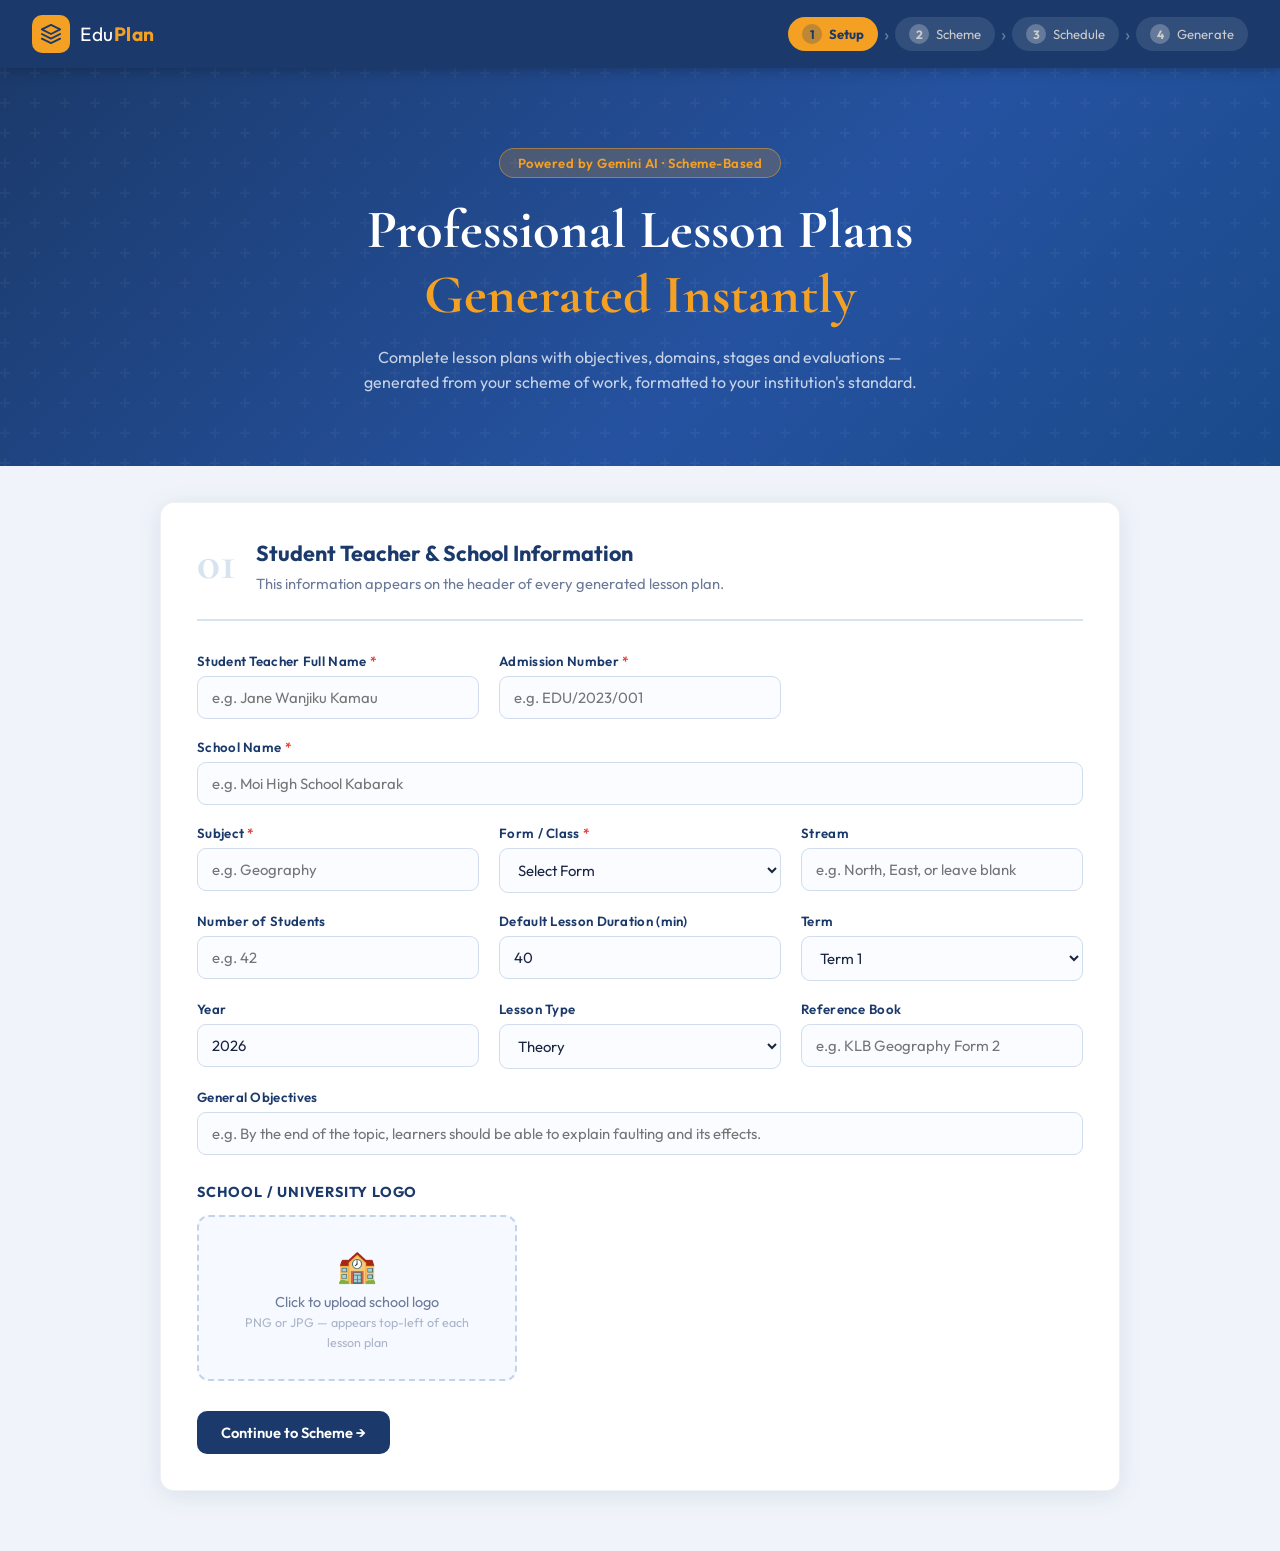
==== commit ca033bc7: "fixed frontend js loading" ====
--- a/index.html
+++ b/index.html
@@ -38,23 +38,23 @@
 <section class="hero">
   <div class="hero-bg"></div>
   <div class="hero-content">
-    <div class="hero-badge">Powered by Gemini AI</div>
+    <div class="hero-badge">Powered by Gemini AI · Scheme-Based</div>
     <h1>Professional Lesson Plans<br><span>Generated Instantly</span></h1>
-    <p>Complete lesson plans with objectives, domains, stages, activities and evaluations —
-       formatted exactly to your institution's standard.</p>
+    <p>Complete lesson plans with objectives, domains, stages and evaluations —
+       generated from your scheme of work, formatted to your institution's standard.</p>
   </div>
 </section>
 
 <!-- MAIN -->
 <div class="main-wrap">
 
-  <!-- STEP 1 -->
+  <!-- ══════════════ STEP 1: Setup ══════════════ -->
   <div class="step-panel active" id="step-1">
     <div class="panel-head">
       <div class="panel-num">01</div>
       <div>
         <h2>Student Teacher &amp; School Information</h2>
-        <p>This information will appear on the header of every lesson plan document.</p>
+        <p>This information appears on the header of every generated lesson plan.</p>
       </div>
     </div>
 
@@ -94,8 +94,8 @@
         <input type="number" id="numStudents" placeholder="e.g. 42">
       </div>
       <div class="field">
-        <label>Lesson Duration (Minutes)</label>
-        <input type="number" id="duration" value="40">
+        <label>Default Lesson Duration (min)</label>
+        <input type="number" id="duration" value="40" min="20" max="120">
       </div>
       <div class="field">
         <label>Term</label>
@@ -122,36 +122,22 @@
         <label>Reference Book</label>
         <input type="text" id="referenceBook" placeholder="e.g. KLB Geography Form 2">
       </div>
-    </div>
-
-    <!-- Signatures -->
-    <div class="sig-section">
-      <h3 class="section-sub">Signatures</h3>
-      <div class="form-grid">
-        <div class="field">
-          <label>Teacher Signature</label>
-          <input type="text" id="teacherSignature" placeholder="Type name or leave blank">
-        </div>
-        <div class="field">
-          <label>HOD Signature</label>
-          <input type="text" id="hodSignature" placeholder="Type name or leave blank">
-        </div>
-        <div class="field">
-          <label>Principal Signature</label>
-          <input type="text" id="principalSignature" placeholder="Type name or leave blank">
-        </div>
-      </div>
-    </div>
-
-    <!-- Logo -->
+      <div class="field full">
+        <label>General Objectives</label>
+        <input type="text" id="generalObjectives"
+          placeholder="e.g. By the end of the topic, learners should be able to explain faulting and its effects.">
+      </div>
+    </div>
+
+    <!-- Logo upload -->
     <div class="upload-block">
       <h3 class="section-sub">School / University Logo</h3>
-      <div class="logo-drop" id="logoDrop" onclick="document.getElementById('logoInput').click()">
+      <div class="logo-drop" onclick="document.getElementById('logoInput').click()">
         <input type="file" id="logoInput" accept="image/*" style="display:none">
         <div class="drop-inner" id="dropInner">
           <div class="drop-icon">🏫</div>
-          <p>Click to upload your school logo</p>
-          <small>PNG or JPG recommended</small>
+          <p>Click to upload school logo</p>
+          <small>PNG or JPG — appears top-left of each lesson plan</small>
         </div>
         <img id="logoPreview" style="display:none; max-height:80px; border-radius:8px;">
       </div>
@@ -162,13 +148,13 @@
     </div>
   </div>
 
-  <!-- STEP 2 -->
+  <!-- ══════════════ STEP 2: Scheme ══════════════ -->
   <div class="step-panel" id="step-2">
     <div class="panel-head">
       <div class="panel-num">02</div>
       <div>
         <h2>Scheme of Work</h2>
-        <p>Upload your scheme so the AI can generate contextually accurate lesson content.</p>
+        <p>Upload your scheme — the AI uses it to generate accurate, scheme-specific content for every lesson.</p>
       </div>
     </div>
 
@@ -177,14 +163,14 @@
         <circle cx="12" cy="12" r="10" stroke="#2E6DB4" stroke-width="2"/>
         <path d="M12 8v4M12 16h.01" stroke="#2E6DB4" stroke-width="2" stroke-linecap="round"/>
       </svg>
-      Upload a DOCX or TXT scheme, or paste the content manually. The AI uses this to generate accurate topics and activities.
+      The AI strictly relies on this scheme — topics, page references, activities, and week/lesson numbers are all pulled from here. The more complete your scheme, the better each lesson plan.
     </div>
 
     <div class="scheme-drop" onclick="document.getElementById('schemeInput').click()">
       <input type="file" id="schemeInput" accept=".txt,.doc,.docx" style="display:none">
       <div class="drop-icon-lg">📄</div>
-      <h3>Drop your Scheme of Work here</h3>
-      <p>Supports DOCX and TXT files</p>
+      <h3>Upload your Scheme of Work</h3>
+      <p>DOCX or TXT — text is extracted automatically</p>
       <div class="drop-btn">Choose File</div>
     </div>
 
@@ -193,7 +179,7 @@
     <div class="field full" style="margin-top:20px">
       <label>Or Paste Scheme Content Directly</label>
       <textarea id="schemeText" rows="8"
-        placeholder="Paste your scheme of work here — week numbers, topics, subtopics, references..."></textarea>
+        placeholder="Paste your scheme here — week numbers, topics, subtopics, activities, page references..."></textarea>
     </div>
 
     <div class="btn-row">
@@ -202,54 +188,44 @@
     </div>
   </div>
 
-  <!-- STEP 3 -->
+  <!-- ══════════════ STEP 3: Schedule ══════════════ -->
   <div class="step-panel" id="step-3">
     <div class="panel-head">
       <div class="panel-num">03</div>
       <div>
-        <h2>Lesson Schedule &amp; Details</h2>
-        <p>Set your teaching weeks and timing, then fill in topics for each lesson.</p>
-      </div>
-    </div>
-
-    <div class="form-grid">
+        <h2>Lesson Schedule &amp; Topics</h2>
+        <p>Select your teaching days, set times and lesson count per day, then generate rows for each lesson.</p>
+      </div>
+    </div>
+
+    <!-- Week range -->
+    <div class="form-grid week-grid">
       <div class="field">
         <label>Start Week <span class="req">*</span></label>
-        <input type="number" id="startWeek" value="1" min="1">
+        <input type="number" id="startWeek" value="1" min="1" max="14">
       </div>
       <div class="field">
         <label>End Week <span class="req">*</span></label>
-        <input type="number" id="endWeek" value="3" min="1">
-      </div>
-      <div class="field">
-        <label>Lessons Per Week <span class="req">*</span></label>
-        <input type="number" id="lessonsPerWeek" value="2" min="1" max="7">
-      </div>
-      <div class="field">
-        <label>Lesson Start Time</label>
-        <input type="time" id="startTime" value="08:00">
-      </div>
-      <div class="field">
-        <label>Lesson End Time</label>
-        <input type="time" id="endTime" value="08:40">
-      </div>
-      <div class="field">
-        <label>Day of Lesson</label>
-        <select id="lessonDay">
-          <option>Monday</option>
-          <option>Tuesday</option>
-          <option>Wednesday</option>
-          <option>Thursday</option>
-          <option>Friday</option>
-        </select>
-      </div>
-      <div class="field full">
-        <label>General Objectives</label>
-        <input type="text" id="generalObjectives"
-          placeholder="e.g. By the end of the lesson, learners should be able to...">
-      </div>
-    </div>
-
+        <input type="number" id="endWeek" value="3" min="1" max="14">
+      </div>
+    </div>
+
+    <!-- Day selector -->
+    <div class="section-sub" style="margin-top:24px; margin-bottom:12px;">
+      Select Teaching Days &amp; Times
+    </div>
+
+    <div class="info-bar" style="margin-bottom:18px;">
+      <svg width="18" height="18" fill="none" viewBox="0 0 24 24">
+        <circle cx="12" cy="12" r="10" stroke="#2E6DB4" stroke-width="2"/>
+        <path d="M12 8v4M12 16h.01" stroke="#2E6DB4" stroke-width="2" stroke-linecap="round"/>
+      </svg>
+      Tick each day you teach. Set the lesson time and whether it's a single (40 min) or double (80 min) lesson. A double lesson generates one plan covering 80 minutes.
+    </div>
+
+    <div id="daySelectorWrap" class="day-selector-wrap"></div>
+
+    <!-- Generate rows button -->
     <div class="topics-toolbar">
       <button class="btn secondary" onclick="buildTopics()">
         <svg width="16" height="16" fill="none" viewBox="0 0 24 24">
@@ -257,7 +233,9 @@
         </svg>
         Generate Lesson Rows
       </button>
-      <span class="toolbar-hint">Click to create a row for each lesson in the week range above.</span>
+      <span class="toolbar-hint">
+        Creates one row per day per week. Fill in Topic and Sub-Topic for each.
+      </span>
     </div>
 
     <div id="topicsContainer"></div>
@@ -268,13 +246,13 @@
     </div>
   </div>
 
-  <!-- STEP 4 -->
+  <!-- ══════════════ STEP 4: Generate ══════════════ -->
   <div class="step-panel" id="step-4">
     <div class="panel-head">
       <div class="panel-num">04</div>
       <div>
         <h2>Generate Lesson Plans</h2>
-        <p>The AI will generate each lesson plan and prepare it as a DOCX download.</p>
+        <p>Gemini AI will generate each plan from your scheme of work and download it as DOCX.</p>
       </div>
     </div>
 
@@ -306,10 +284,8 @@
 
 </div><!-- /main-wrap -->
 
-<!-- TOAST -->
 <div class="toast" id="toast"></div>
 
-<!-- ✅ FIXED: was script.js — file is actually app.js -->
 <script src="app.js"></script>
 </body>
 </html>
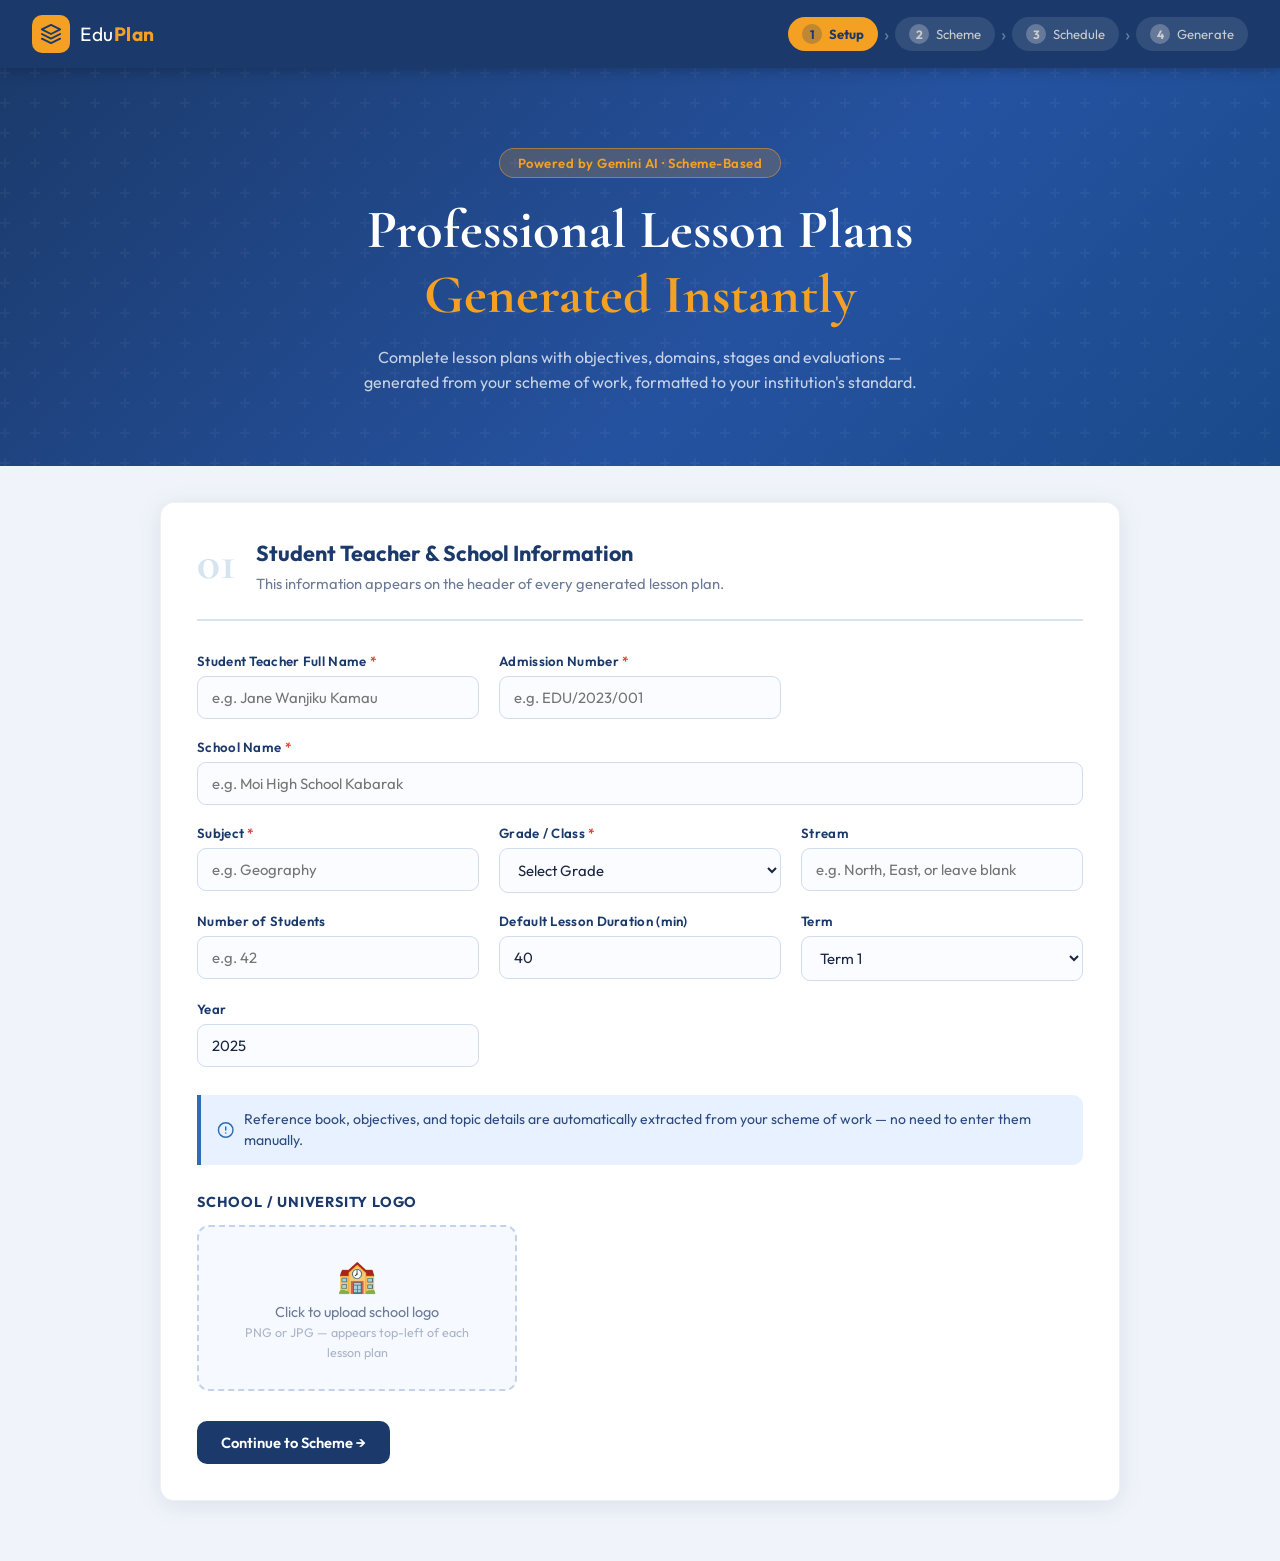
==== commit f125108d: "fixed frontend js loading" ====
--- a/index.html
+++ b/index.html
@@ -22,7 +22,6 @@
     </div>
     <span class="logo-text">Edu<strong>Plan</strong></span>
   </div>
-
   <div class="step-pills">
     <div class="pill active" id="pill-1"><span class="pill-num">1</span><span class="pill-label">Setup</span></div>
     <div class="pill-arrow">›</div>
@@ -45,7 +44,6 @@
   </div>
 </section>
 
-<!-- MAIN -->
 <div class="main-wrap">
 
   <!-- ══════════════ STEP 1: Setup ══════════════ -->
@@ -76,9 +74,12 @@
         <input type="text" id="subject" placeholder="e.g. Geography">
       </div>
       <div class="field">
-        <label>Form / Class <span class="req">*</span></label>
-        <select id="form">
-          <option value="">Select Form</option>
+        <label>Grade / Class <span class="req">*</span></label>
+        <select id="grade">
+          <option value="">Select Grade</option>
+          <option>Grade 7</option>
+          <option>Grade 8</option>
+          <option>Grade 9</option>
           <option>Form 1</option>
           <option>Form 2</option>
           <option>Form 3</option>
@@ -107,26 +108,17 @@
       </div>
       <div class="field">
         <label>Year</label>
-        <input type="number" id="year" value="2026">
-      </div>
-      <div class="field">
-        <label>Lesson Type</label>
-        <select id="lessonType">
-          <option>Theory</option>
-          <option>Practical</option>
-          <option>Discussion</option>
-          <option>Revision</option>
-        </select>
-      </div>
-      <div class="field">
-        <label>Reference Book</label>
-        <input type="text" id="referenceBook" placeholder="e.g. KLB Geography Form 2">
-      </div>
-      <div class="field full">
-        <label>General Objectives</label>
-        <input type="text" id="generalObjectives"
-          placeholder="e.g. By the end of the topic, learners should be able to explain faulting and its effects.">
-      </div>
+        <input type="number" id="year" value="2025">
+      </div>
+    </div>
+
+    <!-- Info note -->
+    <div class="info-bar" style="margin-top:20px;">
+      <svg width="18" height="18" fill="none" viewBox="0 0 24 24">
+        <circle cx="12" cy="12" r="10" stroke="#2E6DB4" stroke-width="2"/>
+        <path d="M12 8v4M12 16h.01" stroke="#2E6DB4" stroke-width="2" stroke-linecap="round"/>
+      </svg>
+      Reference book, objectives, and topic details are automatically extracted from your scheme of work — no need to enter them manually.
     </div>
 
     <!-- Logo upload -->
@@ -154,7 +146,7 @@
       <div class="panel-num">02</div>
       <div>
         <h2>Scheme of Work</h2>
-        <p>Upload your scheme — the AI uses it to generate accurate, scheme-specific content for every lesson.</p>
+        <p>Paste or upload your scheme — the AI reads topics, objectives, activities, resources and assessment directly from it.</p>
       </div>
     </div>
 
@@ -163,7 +155,10 @@
         <circle cx="12" cy="12" r="10" stroke="#2E6DB4" stroke-width="2"/>
         <path d="M12 8v4M12 16h.01" stroke="#2E6DB4" stroke-width="2" stroke-linecap="round"/>
       </svg>
-      The AI strictly relies on this scheme — topics, page references, activities, and week/lesson numbers are all pulled from here. The more complete your scheme, the better each lesson plan.
+      <span>
+        <strong>How to paste:</strong> Open your scheme in Word or Excel → Select All → Copy → Paste below.
+        The AI extracts everything automatically — topic, sub-topic, objectives, activities, resources, and assessment.
+      </span>
     </div>
 
     <div class="scheme-drop" onclick="document.getElementById('schemeInput').click()">
@@ -177,13 +172,20 @@
     <div id="schemeFileName" class="file-tag" style="display:none"></div>
 
     <div class="field full" style="margin-top:20px">
-      <label>Or Paste Scheme Content Directly</label>
-      <textarea id="schemeText" rows="8"
-        placeholder="Paste your scheme here — week numbers, topics, subtopics, activities, page references..."></textarea>
+      <label>Or Paste Scheme Content Directly <span class="req">*</span></label>
+      <textarea id="schemeText" rows="10"
+        placeholder="Paste your full scheme here — include week numbers, lesson numbers, topics, objectives, activities, methods, resources, and assessment columns..."></textarea>
+    </div>
+
+    <!-- Scheme preview -->
+    <div id="schemePreviewWrap" style="display:none; margin-top:16px;">
+      <div class="section-sub">Detected Lessons</div>
+      <div id="schemePreview" class="scheme-preview-grid"></div>
     </div>
 
     <div class="btn-row">
       <button class="btn ghost"   onclick="goTo(1)">← Back</button>
+      <button class="btn secondary" onclick="previewScheme()">🔍 Preview Detected Lessons</button>
       <button class="btn primary" onclick="goTo(3)">Continue to Schedule →</button>
     </div>
   </div>
@@ -193,12 +195,11 @@
     <div class="panel-head">
       <div class="panel-num">03</div>
       <div>
-        <h2>Lesson Schedule &amp; Topics</h2>
-        <p>Select your teaching days, set times and lesson count per day, then generate rows for each lesson.</p>
-      </div>
-    </div>
-
-    <!-- Week range -->
+        <h2>Lesson Schedule</h2>
+        <p>Select teaching days and times, set week range, then generate lesson rows. Add a date to each row.</p>
+      </div>
+    </div>
+
     <div class="form-grid week-grid">
       <div class="field">
         <label>Start Week <span class="req">*</span></label>
@@ -210,22 +211,18 @@
       </div>
     </div>
 
-    <!-- Day selector -->
-    <div class="section-sub" style="margin-top:24px; margin-bottom:12px;">
-      Select Teaching Days &amp; Times
-    </div>
+    <div class="section-sub" style="margin-top:24px; margin-bottom:12px;">Select Teaching Days &amp; Times</div>
 
     <div class="info-bar" style="margin-bottom:18px;">
       <svg width="18" height="18" fill="none" viewBox="0 0 24 24">
         <circle cx="12" cy="12" r="10" stroke="#2E6DB4" stroke-width="2"/>
         <path d="M12 8v4M12 16h.01" stroke="#2E6DB4" stroke-width="2" stroke-linecap="round"/>
       </svg>
-      Tick each day you teach. Set the lesson time and whether it's a single (40 min) or double (80 min) lesson. A double lesson generates one plan covering 80 minutes.
+      Tick each day you teach. The lesson number resets each week (L1, L2, L3…) to match your scheme's per-week numbering.
     </div>
 
     <div id="daySelectorWrap" class="day-selector-wrap"></div>
 
-    <!-- Generate rows button -->
     <div class="topics-toolbar">
       <button class="btn secondary" onclick="buildTopics()">
         <svg width="16" height="16" fill="none" viewBox="0 0 24 24">
@@ -233,9 +230,7 @@
         </svg>
         Generate Lesson Rows
       </button>
-      <span class="toolbar-hint">
-        Creates one row per day per week. Fill in Topic and Sub-Topic for each.
-      </span>
+      <span class="toolbar-hint">One row per day per week. Add the lesson date for each row.</span>
     </div>
 
     <div id="topicsContainer"></div>
@@ -252,7 +247,7 @@
       <div class="panel-num">04</div>
       <div>
         <h2>Generate Lesson Plans</h2>
-        <p>Gemini AI will generate each plan from your scheme of work and download it as DOCX.</p>
+        <p>Gemini AI generates each plan from your scheme of work and downloads it as DOCX.</p>
       </div>
     </div>
 
@@ -282,10 +277,9 @@
     </div>
   </div>
 
-</div><!-- /main-wrap -->
+</div>
 
 <div class="toast" id="toast"></div>
-
 <script src="app.js"></script>
 </body>
 </html>
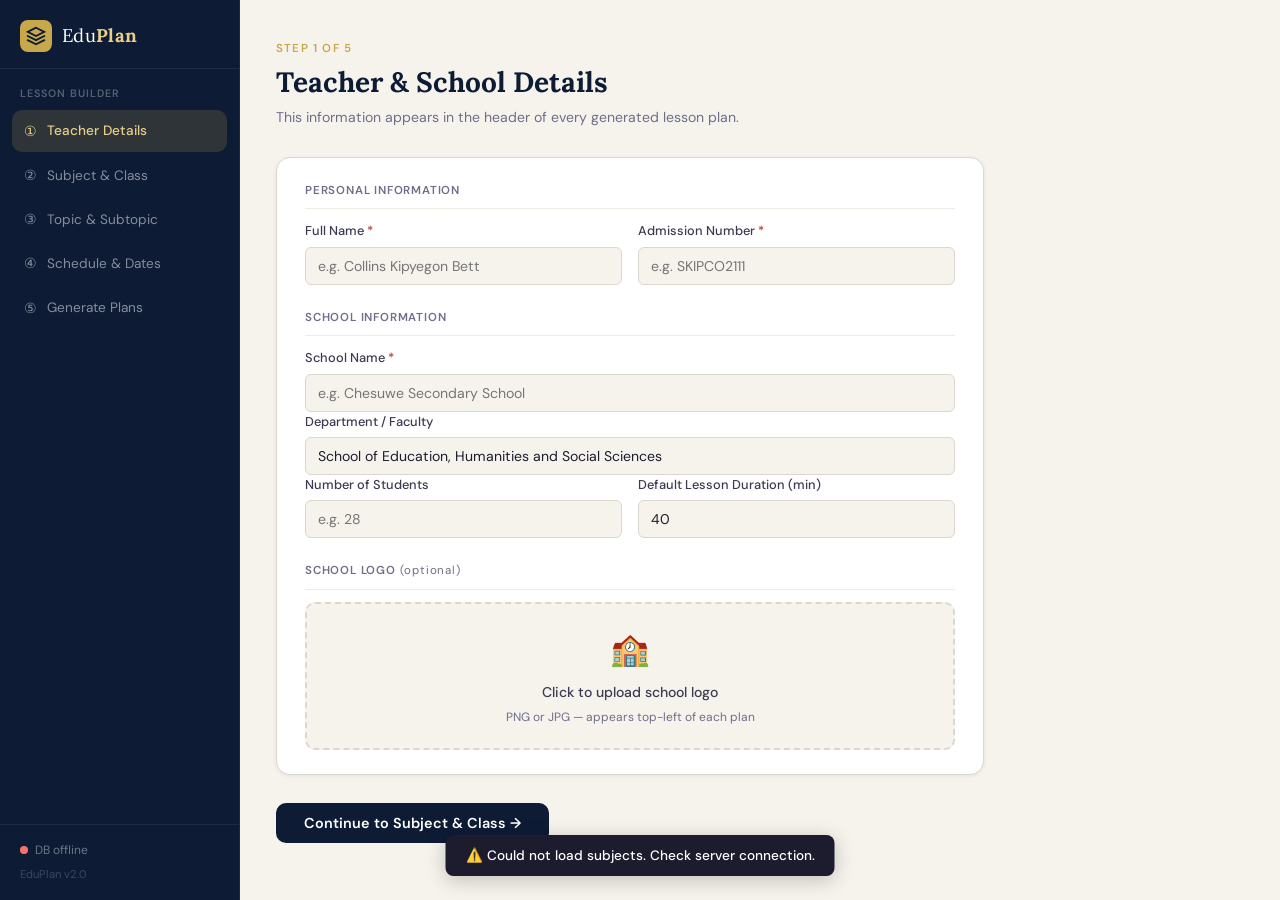
==== commit 6d7996e4: "fixed schemes" ====
--- a/index.html
+++ b/index.html
@@ -1,285 +1,308 @@
 <!DOCTYPE html>
 <html lang="en">
 <head>
-  <meta charset="UTF-8" />
-  <meta name="viewport" content="width=device-width, initial-scale=1.0" />
+  <meta charset="UTF-8"/>
+  <meta name="viewport" content="width=device-width, initial-scale=1.0"/>
   <title>EduPlan — AI Lesson Plan Generator</title>
+  <link rel="icon" href="data:,">
   <link rel="preconnect" href="https://fonts.googleapis.com">
-  <link rel="icon" href="data:,">
-  <link href="https://fonts.googleapis.com/css2?family=Cormorant+Garamond:wght@400;600;700&family=Outfit:wght@300;400;500;600;700&display=swap" rel="stylesheet">
+  <link href="https://fonts.googleapis.com/css2?family=Lora:wght@400;600;700&family=DM+Sans:ital,opsz,wght@0,9..40,300;0,9..40,400;0,9..40,500;0,9..40,600;1,9..40,400&display=swap" rel="stylesheet">
   <link rel="stylesheet" href="style.css">
 </head>
 <body>
 
-<!-- NAVBAR -->
-<nav class="navbar">
-  <div class="logo-area">
-    <div class="logo-box">
-      <svg width="22" height="22" viewBox="0 0 24 24" fill="none">
+<!-- ── SIDEBAR NAV ─────────────────────────────────────────────── -->
+<aside class="sidebar" id="sidebar">
+  <div class="sidebar-logo">
+    <div class="logo-mark">
+      <svg width="20" height="20" viewBox="0 0 24 24" fill="none">
         <path d="M12 2L2 7l10 5 10-5-10-5zM2 17l10 5 10-5M2 12l10 5 10-5"
-              stroke="currentColor" stroke-width="2" stroke-linecap="round" stroke-linejoin="round"/>
+              stroke="currentColor" stroke-width="2.2" stroke-linecap="round"/>
       </svg>
     </div>
-    <span class="logo-text">Edu<strong>Plan</strong></span>
+    <span>Edu<strong>Plan</strong></span>
   </div>
-  <div class="step-pills">
-    <div class="pill active" id="pill-1"><span class="pill-num">1</span><span class="pill-label">Setup</span></div>
-    <div class="pill-arrow">›</div>
-    <div class="pill" id="pill-2"><span class="pill-num">2</span><span class="pill-label">Scheme</span></div>
-    <div class="pill-arrow">›</div>
-    <div class="pill" id="pill-3"><span class="pill-num">3</span><span class="pill-label">Schedule</span></div>
-    <div class="pill-arrow">›</div>
-    <div class="pill" id="pill-4"><span class="pill-num">4</span><span class="pill-label">Generate</span></div>
+
+  <nav class="sidebar-nav">
+    <div class="nav-section-label">Lesson Builder</div>
+    <a class="nav-item active" data-step="1" onclick="goTo(1)">
+      <span class="nav-icon">①</span>
+      <span class="nav-label">Teacher Details</span>
+      <span class="nav-status" id="ns-1"></span>
+    </a>
+    <a class="nav-item" data-step="2" onclick="goTo(2)">
+      <span class="nav-icon">②</span>
+      <span class="nav-label">Subject &amp; Class</span>
+      <span class="nav-status" id="ns-2"></span>
+    </a>
+    <a class="nav-item" data-step="3" onclick="goTo(3)">
+      <span class="nav-icon">③</span>
+      <span class="nav-label">Topic &amp; Subtopic</span>
+      <span class="nav-status" id="ns-3"></span>
+    </a>
+    <a class="nav-item" data-step="4" onclick="goTo(4)">
+      <span class="nav-icon">④</span>
+      <span class="nav-label">Schedule &amp; Dates</span>
+      <span class="nav-status" id="ns-4"></span>
+    </a>
+    <a class="nav-item" data-step="5" onclick="goTo(5)">
+      <span class="nav-icon">⑤</span>
+      <span class="nav-label">Generate Plans</span>
+      <span class="nav-status" id="ns-5"></span>
+    </a>
+  </nav>
+
+  <div class="sidebar-footer">
+    <div class="db-status" id="dbStatus">
+      <span class="db-dot"></span>
+      <span class="db-label">Checking DB...</span>
+    </div>
+    <div class="version-tag">EduPlan v2.0</div>
   </div>
-</nav>
-
-<!-- HERO -->
-<section class="hero">
-  <div class="hero-bg"></div>
-  <div class="hero-content">
-    <div class="hero-badge">Powered by Gemini AI · Scheme-Based</div>
-    <h1>Professional Lesson Plans<br><span>Generated Instantly</span></h1>
-    <p>Complete lesson plans with objectives, domains, stages and evaluations —
-       generated from your scheme of work, formatted to your institution's standard.</p>
-  </div>
-</section>
-
-<div class="main-wrap">
-
-  <!-- ══════════════ STEP 1: Setup ══════════════ -->
-  <div class="step-panel active" id="step-1">
-    <div class="panel-head">
-      <div class="panel-num">01</div>
-      <div>
-        <h2>Student Teacher &amp; School Information</h2>
-        <p>This information appears on the header of every generated lesson plan.</p>
-      </div>
-    </div>
-
-    <div class="form-grid">
-      <div class="field">
-        <label>Student Teacher Full Name <span class="req">*</span></label>
-        <input type="text" id="studentName" placeholder="e.g. Jane Wanjiku Kamau">
-      </div>
-      <div class="field">
-        <label>Admission Number <span class="req">*</span></label>
-        <input type="text" id="admNo" placeholder="e.g. EDU/2023/001">
-      </div>
-      <div class="field full">
-        <label>School Name <span class="req">*</span></label>
-        <input type="text" id="schoolName" placeholder="e.g. Moi High School Kabarak">
-      </div>
-      <div class="field">
-        <label>Subject <span class="req">*</span></label>
-        <input type="text" id="subject" placeholder="e.g. Geography">
-      </div>
-      <div class="field">
-        <label>Grade / Class <span class="req">*</span></label>
-        <select id="grade">
-          <option value="">Select Grade</option>
-          <option>Grade 7</option>
-          <option>Grade 8</option>
-          <option>Grade 9</option>
-          <option>Form 1</option>
-          <option>Form 2</option>
-          <option>Form 3</option>
-          <option>Form 4</option>
-        </select>
-      </div>
-      <div class="field">
-        <label>Stream</label>
-        <input type="text" id="stream" placeholder="e.g. North, East, or leave blank">
-      </div>
-      <div class="field">
-        <label>Number of Students</label>
-        <input type="number" id="numStudents" placeholder="e.g. 42">
-      </div>
-      <div class="field">
-        <label>Default Lesson Duration (min)</label>
-        <input type="number" id="duration" value="40" min="20" max="120">
-      </div>
-      <div class="field">
-        <label>Term</label>
-        <select id="term">
-          <option>Term 1</option>
-          <option>Term 2</option>
-          <option>Term 3</option>
-        </select>
-      </div>
-      <div class="field">
-        <label>Year</label>
-        <input type="number" id="year" value="2025">
-      </div>
-    </div>
-
-    <!-- Info note -->
-    <div class="info-bar" style="margin-top:20px;">
-      <svg width="18" height="18" fill="none" viewBox="0 0 24 24">
-        <circle cx="12" cy="12" r="10" stroke="#2E6DB4" stroke-width="2"/>
-        <path d="M12 8v4M12 16h.01" stroke="#2E6DB4" stroke-width="2" stroke-linecap="round"/>
-      </svg>
-      Reference book, objectives, and topic details are automatically extracted from your scheme of work — no need to enter them manually.
-    </div>
-
-    <!-- Logo upload -->
-    <div class="upload-block">
-      <h3 class="section-sub">School / University Logo</h3>
-      <div class="logo-drop" onclick="document.getElementById('logoInput').click()">
+</aside>
+
+<!-- ── MAIN CONTENT ────────────────────────────────────────────── -->
+<div class="main-content">
+
+  <!-- Mobile header -->
+  <header class="mobile-header">
+    <button class="mob-menu-btn" onclick="toggleSidebar()">☰</button>
+    <span class="mob-logo">Edu<strong>Plan</strong></span>
+    <div class="mob-step-badge" id="mobStepBadge">Step 1 of 5</div>
+  </header>
+
+  <!-- ══════════ STEP 1: Teacher Details ══════════ -->
+  <section class="step-panel active" id="step-1">
+    <div class="panel-hero">
+      <div class="panel-eyebrow">Step 1 of 5</div>
+      <h1 class="panel-title">Teacher &amp; School Details</h1>
+      <p class="panel-sub">This information appears in the header of every generated lesson plan.</p>
+    </div>
+
+    <div class="card">
+      <div class="card-section-label">Personal Information</div>
+      <div class="form-grid two-col">
+        <div class="field">
+          <label>Full Name <span class="req">*</span></label>
+          <input type="text" id="studentName" placeholder="e.g. Collins Kipyegon Bett" autocomplete="name">
+        </div>
+        <div class="field">
+          <label>Admission Number <span class="req">*</span></label>
+          <input type="text" id="admNo" placeholder="e.g. SKIPCO2111">
+        </div>
+      </div>
+
+      <div class="card-section-label" style="margin-top:1.5rem">School Information</div>
+      <div class="form-grid one-col">
+        <div class="field">
+          <label>School Name <span class="req">*</span></label>
+          <input type="text" id="schoolName" placeholder="e.g. Chesuwe Secondary School">
+        </div>
+      </div>
+      <div class="form-grid one-col">
+        <div class="field">
+          <label>Department / Faculty</label>
+          <input type="text" id="department" value="School of Education, Humanities and Social Sciences">
+        </div>
+      </div>
+      <div class="form-grid two-col">
+        <div class="field">
+          <label>Number of Students</label>
+          <input type="number" id="numStudents" placeholder="e.g. 28" min="1" max="60">
+        </div>
+        <div class="field">
+          <label>Default Lesson Duration (min)</label>
+          <input type="number" id="duration" value="40" min="20" max="120">
+        </div>
+      </div>
+
+      <div class="card-section-label" style="margin-top:1.5rem">School Logo <span style="font-weight:400;text-transform:none;color:var(--muted)">(optional)</span></div>
+      <div class="logo-drop" id="logoDrop" onclick="document.getElementById('logoInput').click()">
         <input type="file" id="logoInput" accept="image/*" style="display:none">
-        <div class="drop-inner" id="dropInner">
+        <div id="logoDropInner" class="drop-inner">
           <div class="drop-icon">🏫</div>
           <p>Click to upload school logo</p>
-          <small>PNG or JPG — appears top-left of each lesson plan</small>
-        </div>
-        <img id="logoPreview" style="display:none; max-height:80px; border-radius:8px;">
-      </div>
-    </div>
-
-    <div class="btn-row">
-      <button class="btn primary" onclick="goTo(2)">Continue to Scheme →</button>
-    </div>
-  </div>
-
-  <!-- ══════════════ STEP 2: Scheme ══════════════ -->
-  <div class="step-panel" id="step-2">
-    <div class="panel-head">
-      <div class="panel-num">02</div>
-      <div>
-        <h2>Scheme of Work</h2>
-        <p>Paste or upload your scheme — the AI reads topics, objectives, activities, resources and assessment directly from it.</p>
-      </div>
-    </div>
-
-    <div class="info-bar">
-      <svg width="18" height="18" fill="none" viewBox="0 0 24 24">
-        <circle cx="12" cy="12" r="10" stroke="#2E6DB4" stroke-width="2"/>
-        <path d="M12 8v4M12 16h.01" stroke="#2E6DB4" stroke-width="2" stroke-linecap="round"/>
-      </svg>
-      <span>
-        <strong>How to paste:</strong> Open your scheme in Word or Excel → Select All → Copy → Paste below.
-        The AI extracts everything automatically — topic, sub-topic, objectives, activities, resources, and assessment.
-      </span>
-    </div>
-
-    <div class="scheme-drop" onclick="document.getElementById('schemeInput').click()">
-      <input type="file" id="schemeInput" accept=".txt,.doc,.docx" style="display:none">
-      <div class="drop-icon-lg">📄</div>
-      <h3>Upload your Scheme of Work</h3>
-      <p>DOCX or TXT — text is extracted automatically</p>
-      <div class="drop-btn">Choose File</div>
-    </div>
-
-    <div id="schemeFileName" class="file-tag" style="display:none"></div>
-
-    <div class="field full" style="margin-top:20px">
-      <label>Or Paste Scheme Content Directly <span class="req">*</span></label>
-      <textarea id="schemeText" rows="10"
-        placeholder="Paste your full scheme here — include week numbers, lesson numbers, topics, objectives, activities, methods, resources, and assessment columns..."></textarea>
-    </div>
-
-    <!-- Scheme preview -->
-    <div id="schemePreviewWrap" style="display:none; margin-top:16px;">
-      <div class="section-sub">Detected Lessons</div>
-      <div id="schemePreview" class="scheme-preview-grid"></div>
-    </div>
-
-    <div class="btn-row">
-      <button class="btn ghost"   onclick="goTo(1)">← Back</button>
-      <button class="btn secondary" onclick="previewScheme()">🔍 Preview Detected Lessons</button>
-      <button class="btn primary" onclick="goTo(3)">Continue to Schedule →</button>
-    </div>
-  </div>
-
-  <!-- ══════════════ STEP 3: Schedule ══════════════ -->
-  <div class="step-panel" id="step-3">
-    <div class="panel-head">
-      <div class="panel-num">03</div>
-      <div>
-        <h2>Lesson Schedule</h2>
-        <p>Select teaching days and times, set week range, then generate lesson rows. Add a date to each row.</p>
-      </div>
-    </div>
-
-    <div class="form-grid week-grid">
-      <div class="field">
-        <label>Start Week <span class="req">*</span></label>
-        <input type="number" id="startWeek" value="1" min="1" max="14">
-      </div>
-      <div class="field">
-        <label>End Week <span class="req">*</span></label>
-        <input type="number" id="endWeek" value="3" min="1" max="14">
-      </div>
-    </div>
-
-    <div class="section-sub" style="margin-top:24px; margin-bottom:12px;">Select Teaching Days &amp; Times</div>
-
-    <div class="info-bar" style="margin-bottom:18px;">
-      <svg width="18" height="18" fill="none" viewBox="0 0 24 24">
-        <circle cx="12" cy="12" r="10" stroke="#2E6DB4" stroke-width="2"/>
-        <path d="M12 8v4M12 16h.01" stroke="#2E6DB4" stroke-width="2" stroke-linecap="round"/>
-      </svg>
-      Tick each day you teach. The lesson number resets each week (L1, L2, L3…) to match your scheme's per-week numbering.
-    </div>
-
-    <div id="daySelectorWrap" class="day-selector-wrap"></div>
-
-    <div class="topics-toolbar">
-      <button class="btn secondary" onclick="buildTopics()">
-        <svg width="16" height="16" fill="none" viewBox="0 0 24 24">
-          <path d="M12 5v14M5 12h14" stroke="currentColor" stroke-width="2" stroke-linecap="round"/>
-        </svg>
-        Generate Lesson Rows
+          <small>PNG or JPG — appears top-left of each plan</small>
+        </div>
+        <img id="logoPreview" alt="Logo preview" style="display:none;max-height:72px;border-radius:6px;">
+      </div>
+    </div>
+
+    <div class="step-actions">
+      <button class="btn-next" onclick="step1Next()">Continue to Subject &amp; Class →</button>
+    </div>
+  </section>
+
+  <!-- ══════════ STEP 2: Subject & Class ══════════ -->
+  <section class="step-panel" id="step-2">
+    <div class="panel-hero">
+      <div class="panel-eyebrow">Step 2 of 5</div>
+      <h1 class="panel-title">Subject &amp; Class</h1>
+      <p class="panel-sub">Select your subject and the class you are teaching. Topics and subtopics load automatically.</p>
+    </div>
+
+    <div class="card">
+      <div class="form-grid two-col">
+        <div class="field">
+          <label>Subject <span class="req">*</span></label>
+          <select id="subjectSelect" onchange="onSubjectChange()">
+            <option value="">— Loading subjects... —</option>
+          </select>
+        </div>
+        <div class="field">
+          <label>Form / Grade <span class="req">*</span></label>
+          <select id="formSelect" onchange="onFormChange()" disabled>
+            <option value="">— Select subject first —</option>
+          </select>
+        </div>
+        <div class="field">
+          <label>Stream</label>
+          <input type="text" id="stream" placeholder="e.g. East, North (optional)">
+        </div>
+      </div>
+    </div>
+
+    <div class="step-actions">
+      <button class="btn-back" onclick="goTo(1)">← Back</button>
+      <button class="btn-next" onclick="step2Next()">Continue to Topic →</button>
+    </div>
+  </section>
+
+  <!-- ══════════ STEP 3: Topic & Subtopic ══════════ -->
+  <section class="step-panel" id="step-3">
+    <div class="panel-hero">
+      <div class="panel-eyebrow">Step 3 of 5</div>
+      <h1 class="panel-title">Topic &amp; Subtopics</h1>
+      <p class="panel-sub">Select the topic, then choose which subtopics (lessons) you want to generate plans for.</p>
+    </div>
+
+    <div class="card">
+      <div class="field" style="margin-bottom:1.25rem">
+        <label>Topic <span class="req">*</span></label>
+        <div class="searchable-select-wrap">
+          <input type="text" id="topicSearch" placeholder="Search or select topic..." oninput="filterTopics()" autocomplete="off">
+          <div class="topic-dropdown" id="topicDropdown"></div>
+        </div>
+        <div class="selected-topic-badge" id="selectedTopicBadge" style="display:none"></div>
+      </div>
+
+      <div id="subtopicSection" style="display:none">
+        <div class="card-section-label" style="margin-bottom:.75rem">
+          Subtopics (Lessons)
+          <span class="subtopic-count-badge" id="subtopicCountBadge"></span>
+        </div>
+        <div class="info-bar">
+          <svg width="16" height="16" viewBox="0 0 24 24" fill="none"><circle cx="12" cy="12" r="10" stroke="currentColor" stroke-width="2"/><path d="M12 8v4M12 16h.01" stroke="currentColor" stroke-width="2" stroke-linecap="round"/></svg>
+          Tick each subtopic you want a lesson plan for. They appear as rows in Step 4.
+        </div>
+        <div id="subtopicList" class="subtopic-list"></div>
+        <div class="subtopic-actions">
+          <button class="btn-link" onclick="selectAllSubtopics()">Select all</button>
+          <button class="btn-link" onclick="clearSubtopics()">Clear all</button>
+        </div>
+      </div>
+    </div>
+
+    <div class="step-actions">
+      <button class="btn-back" onclick="goTo(2)">← Back</button>
+      <button class="btn-next" onclick="step3Next()">Continue to Schedule →</button>
+    </div>
+  </section>
+
+  <!-- ══════════ STEP 4: Schedule & Dates ══════════ -->
+  <section class="step-panel" id="step-4">
+    <div class="panel-hero">
+      <div class="panel-eyebrow">Step 4 of 5</div>
+      <h1 class="panel-title">Schedule &amp; Lesson Dates</h1>
+      <p class="panel-sub">Select teaching days, set times, then assign a date to each lesson row below.</p>
+    </div>
+
+    <div class="card" style="margin-bottom:1.25rem">
+      <div class="card-section-label">Teaching Days &amp; Times</div>
+      <div class="info-bar">
+        <svg width="16" height="16" viewBox="0 0 24 24" fill="none"><circle cx="12" cy="12" r="10" stroke="currentColor" stroke-width="2"/><path d="M12 8v4M12 16h.01" stroke="currentColor" stroke-width="2" stroke-linecap="round"/></svg>
+        Tick each day you teach this class. Lesson numbers are assigned automatically per the subtopic order you selected.
+      </div>
+      <div id="daySelectorWrap" class="day-selector-wrap"></div>
+      <button class="btn-secondary" style="margin-top:1rem" onclick="buildScheduleRows()">
+        <svg width="14" height="14" viewBox="0 0 24 24" fill="none"><path d="M12 5v14M5 12h14" stroke="currentColor" stroke-width="2.5" stroke-linecap="round"/></svg>
+        Build Lesson Rows
       </button>
-      <span class="toolbar-hint">One row per day per week. Add the lesson date for each row.</span>
-    </div>
-
-    <div id="topicsContainer"></div>
-
-    <div class="btn-row">
-      <button class="btn ghost"   onclick="goTo(2)">← Back</button>
-      <button class="btn primary" onclick="goTo(4)">Review &amp; Generate →</button>
-    </div>
-  </div>
-
-  <!-- ══════════════ STEP 4: Generate ══════════════ -->
-  <div class="step-panel" id="step-4">
-    <div class="panel-head">
-      <div class="panel-num">04</div>
-      <div>
-        <h2>Generate Lesson Plans</h2>
-        <p>Gemini AI generates each plan from your scheme of work and downloads it as DOCX.</p>
-      </div>
-    </div>
-
-    <div class="summary-card" id="summaryBox"></div>
-
-    <div class="gen-controls">
-      <button class="btn gold" id="genBtn" onclick="generatePlans()">
-        <svg width="18" height="18" fill="none" viewBox="0 0 24 24">
-          <path d="M13 2L3 14h9l-1 8 10-12h-9l1-8z"
-                stroke="currentColor" stroke-width="2" stroke-linecap="round" stroke-linejoin="round"/>
+    </div>
+
+    <div id="scheduleTableWrap" style="display:none">
+      <div class="card">
+        <div class="card-section-label">Lesson Date Assignment</div>
+        <div class="info-bar" style="margin-bottom:1rem">
+          <svg width="16" height="16" viewBox="0 0 24 24" fill="none"><path d="M8 2v4M16 2v4M3 10h18M5 4h14a2 2 0 012 2v14a2 2 0 01-2 2H5a2 2 0 01-2-2V6a2 2 0 012-2z" stroke="currentColor" stroke-width="2" stroke-linecap="round"/></svg>
+          Set the date for each lesson. Rows marked <strong>DBL</strong> are double lessons (80 min).
+        </div>
+        <div class="schedule-table-wrap">
+          <table class="schedule-table" id="scheduleTable">
+            <thead>
+              <tr>
+                <th>Lesson</th>
+                <th>Subtopic</th>
+                <th>Day &amp; Time</th>
+                <th>Date</th>
+                <th>Type</th>
+                <th></th>
+              </tr>
+            </thead>
+            <tbody id="scheduleBody"></tbody>
+          </table>
+        </div>
+      </div>
+    </div>
+
+    <div class="step-actions">
+      <button class="btn-back" onclick="goTo(3)">← Back</button>
+      <button class="btn-next" onclick="step4Next()">Review &amp; Generate →</button>
+    </div>
+  </section>
+
+  <!-- ══════════ STEP 5: Generate ══════════ -->
+  <section class="step-panel" id="step-5">
+    <div class="panel-hero">
+      <div class="panel-eyebrow">Step 5 of 5</div>
+      <h1 class="panel-title">Generate Lesson Plans</h1>
+      <p class="panel-sub">Review your summary then generate all plans. Each downloads as a professional DOCX file.</p>
+    </div>
+
+    <!-- Summary -->
+    <div class="summary-strip" id="summaryStrip"></div>
+
+    <!-- Generate button + progress -->
+    <div class="card gen-card">
+      <button class="btn-generate" id="genBtn" onclick="generateAll()">
+        <svg width="20" height="20" viewBox="0 0 24 24" fill="none">
+          <path d="M13 2L3 14h9l-1 8 10-12h-9l1-8z" stroke="currentColor" stroke-width="2" stroke-linecap="round" stroke-linejoin="round"/>
         </svg>
         Generate All Lesson Plans
       </button>
 
-      <div class="progress-wrap" id="progressWrap" style="display:none">
-        <div class="progress-label" id="progressText">Preparing...</div>
+      <div class="progress-section" id="progressSection" style="display:none">
+        <div class="progress-text" id="progressText">Preparing...</div>
         <div class="progress-track">
-          <div class="progress-bar" id="progressFill"></div>
-        </div>
-      </div>
-    </div>
-
-    <div id="plansGrid"></div>
-
-    <div class="btn-row" style="margin-top:20px">
-      <button class="btn ghost" onclick="goTo(3)">← Back</button>
-    </div>
-  </div>
-
-</div>
+          <div class="progress-fill" id="progressFill"></div>
+        </div>
+        <div class="progress-fraction" id="progressFraction">0 / 0</div>
+      </div>
+    </div>
+
+    <!-- Plans grid -->
+    <div id="plansGrid" class="plans-grid"></div>
+
+    <div class="step-actions">
+      <button class="btn-back" onclick="goTo(4)">← Back to Schedule</button>
+    </div>
+  </section>
+
+</div><!-- /main-content -->
 
 <div class="toast" id="toast"></div>
+<div class="sidebar-overlay" id="sidebarOverlay" onclick="toggleSidebar()"></div>
+
 <script src="app.js"></script>
 </body>
 </html>
--- a/style.css
+++ b/style.css
@@ -1,552 +1,621 @@
-/* ════════════════════════════════════════════
-   EduPlan — style.css
-   ════════════════════════════════════════════ */
+/* ============================================================
+   EduPlan v2 — style.css
+   Aesthetic: editorial institutional — clean serif headlines,
+   warm cream backgrounds, deep navy with gold accents.
+   No gradients, no generic purple — just refined and serious.
+============================================================ */
+
+*, *::before, *::after { box-sizing: border-box; margin: 0; padding: 0; }
 
 :root {
-  --navy:   #1B3A6B;
-  --blue:   #2E6DB4;
-  --gold:   #F4A022;
-  --light:  #D6E4F0;
-  --bg:     #F0F4FA;
-  --white:  #ffffff;
-  --text:   #1a2540;
-  --muted:  #6b7a99;
-  --radius: 14px;
-  --shadow: 0 4px 24px rgba(27,58,107,.10);
-}
-
-*, *::before, *::after { box-sizing: border-box; margin: 0; padding: 0; }
+  --navy:     #0d1b35;
+  --navy-lt:  #162545;
+  --navy-xl:  #1e3058;
+  --gold:     #c9a84c;
+  --gold-lt:  #e8cf89;
+  --cream:    #f6f3ed;
+  --cream-dk: #ede9e0;
+  --white:    #ffffff;
+  --ink:      #1c1c2e;
+  --ink-lt:   #3a3a52;
+  --muted:    #6e6e88;
+  --border:   #dbd7ce;
+  --border-lt:#eeebe4;
+  --success:  #16734a;
+  --danger:   #b53333;
+  --info:     #1a5fa8;
+  --warn:     #9a6200;
+
+  --sidebar-w: 240px;
+  --radius-sm:  6px;
+  --radius-md:  10px;
+  --radius-lg:  14px;
+  --shadow-sm:  0 1px 4px rgba(13,27,53,0.07);
+  --shadow-md:  0 3px 16px rgba(13,27,53,0.10);
+  --t: .18s ease;
+}
 
 body {
-  font-family: 'Outfit', sans-serif;
-  background: var(--bg);
-  color: var(--text);
+  font-family: 'DM Sans', sans-serif;
+  background: var(--cream);
+  color: var(--ink);
   min-height: 100vh;
-}
-
-/* ── Navbar ─────────────────────────────────── */
-.navbar {
-  height: 68px;
+  display: flex;
+  font-size: 15px;
+  line-height: 1.6;
+}
+
+/* ── SIDEBAR ──────────────────────────────────────────────────── */
+.sidebar {
+  width: var(--sidebar-w);
+  flex-shrink: 0;
   background: var(--navy);
   display: flex;
-  justify-content: space-between;
-  align-items: center;
-  padding: 0 32px;
+  flex-direction: column;
+  min-height: 100vh;
   position: sticky;
   top: 0;
-  z-index: 999;
-  box-shadow: 0 2px 12px rgba(0,0,0,.25);
-}
-
-.logo-area { display: flex; align-items: center; gap: 10px; }
-
-.logo-box {
-  width: 38px; height: 38px;
-  border-radius: 10px;
+  height: 100vh;
+  overflow-y: auto;
+  border-right: 1px solid rgba(255,255,255,0.06);
+  z-index: 200;
+}
+
+.sidebar-logo {
+  display: flex; align-items: center; gap: 10px;
+  padding: 1.25rem 1.25rem 1rem;
+  border-bottom: 1px solid rgba(255,255,255,0.07);
+}
+.logo-mark {
+  width: 32px; height: 32px;
+  background: var(--gold);
+  border-radius: 8px;
+  display: flex; align-items: center; justify-content: center;
+  color: var(--navy);
+  flex-shrink: 0;
+}
+.sidebar-logo span {
+  font-family: 'Lora', serif;
+  font-size: 1.15rem;
+  color: var(--white);
+  letter-spacing: .3px;
+}
+.sidebar-logo strong { color: var(--gold-lt); }
+
+.sidebar-nav { padding: 1rem .75rem; flex: 1; }
+.nav-section-label {
+  font-size: 0.67rem;
+  font-weight: 600;
+  letter-spacing: 1px;
+  text-transform: uppercase;
+  color: rgba(255,255,255,0.3);
+  padding: 0 .5rem .5rem;
+}
+.nav-item {
+  display: flex; align-items: center; gap: 10px;
+  padding: .6rem .75rem;
+  border-radius: var(--radius-md);
+  cursor: pointer;
+  color: rgba(255,255,255,0.5);
+  font-size: 0.85rem;
+  font-weight: 400;
+  transition: all var(--t);
+  margin-bottom: 2px;
+  text-decoration: none;
+  user-select: none;
+}
+.nav-item:hover { background: rgba(255,255,255,0.06); color: rgba(255,255,255,0.8); }
+.nav-item.active {
+  background: rgba(201,168,76,0.18);
+  color: var(--gold-lt);
+  font-weight: 500;
+}
+.nav-icon { font-size: 0.9rem; flex-shrink: 0; }
+.nav-label { flex: 1; }
+.nav-status { font-size: 0.7rem; }
+.nav-status.done::after { content: "✓"; color: var(--gold-lt); }
+
+.sidebar-footer {
+  padding: 1rem 1.25rem;
+  border-top: 1px solid rgba(255,255,255,0.07);
+}
+.db-status { display: flex; align-items: center; gap: 7px; margin-bottom: .4rem; }
+.db-dot {
+  width: 8px; height: 8px;
+  border-radius: 50%;
+  background: var(--muted);
+  flex-shrink: 0;
+  transition: background .3s;
+}
+.db-dot.online  { background: #3dd68c; box-shadow: 0 0 0 2px rgba(61,214,140,0.25); }
+.db-dot.offline { background: #f87171; }
+.db-label { font-size: 0.75rem; color: rgba(255,255,255,0.4); }
+.version-tag { font-size: 0.7rem; color: rgba(255,255,255,0.2); }
+
+/* ── MAIN CONTENT ─────────────────────────────────────────────── */
+.main-content {
+  flex: 1;
+  min-width: 0;
+  padding: 2.5rem 2.25rem;
+  max-width: 780px;
+}
+
+/* ── MOBILE HEADER ────────────────────────────────────────────── */
+.mobile-header {
+  display: none;
+  align-items: center;
+  gap: 12px;
+  padding: .75rem 1rem;
+  background: var(--navy);
+  position: sticky; top: 0; z-index: 150;
+  margin: -2.5rem -2.25rem 1.5rem;
+}
+.mob-menu-btn {
+  background: none; border: none;
+  color: white; font-size: 1.2rem; cursor: pointer;
+  padding: 4px;
+}
+.mob-logo {
+  font-family: 'Lora', serif;
+  color: white; font-size: 1.1rem; flex: 1;
+}
+.mob-logo strong { color: var(--gold-lt); }
+.mob-step-badge {
+  font-size: 0.72rem;
+  background: rgba(201,168,76,0.2);
+  color: var(--gold-lt);
+  padding: 3px 10px; border-radius: 20px;
+}
+
+/* ── STEP PANELS ──────────────────────────────────────────────── */
+.step-panel { display: none; animation: fadeIn .25s ease; }
+.step-panel.active { display: block; }
+@keyframes fadeIn { from { opacity: 0; transform: translateY(8px); } to { opacity: 1; transform: none; } }
+
+/* ── PANEL HERO ───────────────────────────────────────────────── */
+.panel-hero { margin-bottom: 1.75rem; }
+.panel-eyebrow {
+  font-size: 0.72rem;
+  font-weight: 600;
+  letter-spacing: 1.2px;
+  text-transform: uppercase;
+  color: var(--gold);
+  margin-bottom: .4rem;
+}
+.panel-title {
+  font-family: 'Lora', serif;
+  font-size: 1.75rem;
+  font-weight: 700;
+  color: var(--navy);
+  margin-bottom: .4rem;
+  line-height: 1.25;
+}
+.panel-sub { font-size: 0.88rem; color: var(--muted); max-width: 520px; }
+
+/* ── CARDS ────────────────────────────────────────────────────── */
+.card {
+  background: var(--white);
+  border: 1px solid var(--border);
+  border-radius: var(--radius-lg);
+  padding: 1.5rem 1.75rem;
+  margin-bottom: 1.25rem;
+  box-shadow: var(--shadow-sm);
+}
+.card-section-label {
+  font-size: 0.72rem;
+  font-weight: 600;
+  letter-spacing: .8px;
+  text-transform: uppercase;
+  color: var(--muted);
+  margin-bottom: .75rem;
+  padding-bottom: .5rem;
+  border-bottom: 1px solid var(--border-lt);
+}
+
+/* ── FORM ELEMENTS ────────────────────────────────────────────── */
+.form-grid { display: grid; gap: 1rem; }
+.form-grid.two-col { grid-template-columns: 1fr 1fr; }
+.form-grid.one-col { grid-template-columns: 1fr; }
+
+.field { display: flex; flex-direction: column; gap: 5px; }
+label {
+  font-size: 0.8rem;
+  font-weight: 500;
+  color: var(--ink-lt);
+}
+.req { color: var(--danger); }
+
+input[type=text], input[type=number], input[type=date],
+input[type=time], select, textarea {
+  width: 100%;
+  padding: 9px 12px;
+  border: 1px solid var(--border);
+  border-radius: var(--radius-sm);
+  background: var(--cream);
+  font-family: 'DM Sans', sans-serif;
+  font-size: 0.88rem;
+  color: var(--ink);
+  transition: border-color var(--t), box-shadow var(--t), background var(--t);
+  outline: none;
+  -webkit-appearance: none;
+  appearance: none;
+}
+input:focus, select:focus, textarea:focus {
+  border-color: var(--navy);
+  background: var(--white);
+  box-shadow: 0 0 0 3px rgba(13,27,53,0.09);
+}
+select {
+  background-image: url("data:image/svg+xml,%3Csvg xmlns='http://www.w3.org/2000/svg' width='12' height='8' viewBox='0 0 12 8'%3E%3Cpath d='M1 1l5 5 5-5' stroke='%236e6e88' stroke-width='1.5' stroke-linecap='round' fill='none'/%3E%3C/svg%3E");
+  background-repeat: no-repeat;
+  background-position: right 12px center;
+  padding-right: 32px;
+}
+select:disabled { opacity: .5; cursor: not-allowed; }
+
+/* ── LOGO DROP ────────────────────────────────────────────────── */
+.logo-drop {
+  border: 2px dashed var(--border);
+  border-radius: var(--radius-md);
+  padding: 1.25rem;
+  text-align: center;
+  cursor: pointer;
+  background: var(--cream);
+  transition: border-color var(--t), background var(--t);
+}
+.logo-drop:hover { border-color: var(--navy); background: var(--cream-dk); }
+.drop-inner .drop-icon { font-size: 2rem; margin-bottom: .4rem; }
+.drop-inner p { font-size: 0.88rem; font-weight: 500; color: var(--ink-lt); }
+.drop-inner small { font-size: 0.75rem; color: var(--muted); }
+
+/* ── INFO BAR ─────────────────────────────────────────────────── */
+.info-bar {
+  display: flex; align-items: flex-start; gap: 8px;
+  background: #edf4fc;
+  border: 1px solid #c3daf5;
+  border-radius: var(--radius-sm);
+  padding: 10px 14px;
+  font-size: 0.82rem; color: var(--info);
+  line-height: 1.55; margin-bottom: .75rem;
+}
+.info-bar svg { flex-shrink: 0; margin-top: 1px; }
+
+/* ── SEARCHABLE TOPIC ─────────────────────────────────────────── */
+.searchable-select-wrap { position: relative; }
+.topic-dropdown {
+  position: absolute; top: 100%; left: 0; right: 0;
+  background: var(--white);
+  border: 1px solid var(--border);
+  border-radius: 0 0 var(--radius-sm) var(--radius-sm);
+  max-height: 220px; overflow-y: auto;
+  z-index: 50;
+  display: none;
+  box-shadow: var(--shadow-md);
+}
+.topic-dropdown.open { display: block; }
+.topic-option {
+  padding: 9px 14px;
+  font-size: 0.88rem; color: var(--ink);
+  cursor: pointer;
+  transition: background var(--t);
+}
+.topic-option:hover { background: var(--cream); }
+.topic-option.selected { background: #edf4fc; color: var(--info); font-weight: 500; }
+
+.selected-topic-badge {
+  display: inline-flex; align-items: center; gap: 6px;
+  background: var(--navy);
+  color: var(--gold-lt);
+  padding: 5px 12px; border-radius: 20px;
+  font-size: 0.8rem; font-weight: 500;
+  margin-top: .5rem;
+}
+
+/* ── SUBTOPIC LIST ────────────────────────────────────────────── */
+.subtopic-count-badge {
+  display: inline-block;
+  background: var(--cream-dk);
+  color: var(--muted);
+  font-size: 0.72rem; padding: 1px 8px;
+  border-radius: 10px; margin-left: 6px;
+  font-weight: 400; text-transform: none; letter-spacing: 0;
+}
+.subtopic-list { display: flex; flex-direction: column; gap: .4rem; margin-bottom: .75rem; }
+.subtopic-item {
+  display: flex; align-items: flex-start; gap: 10px;
+  padding: .65rem .9rem;
+  border: 1px solid var(--border-lt);
+  border-radius: var(--radius-sm);
+  cursor: pointer;
+  transition: background var(--t), border-color var(--t);
+  background: var(--cream);
+}
+.subtopic-item:hover { background: var(--cream-dk); }
+.subtopic-item.checked {
+  background: #edf4fc;
+  border-color: #c3daf5;
+}
+.subtopic-item input[type=checkbox] { margin-top: 2px; accent-color: var(--navy); flex-shrink: 0; }
+.subtopic-name { font-size: 0.88rem; font-weight: 500; color: var(--ink); }
+.subtopic-meta { font-size: 0.76rem; color: var(--muted); margin-top: 2px; }
+.subtopic-actions { display: flex; gap: 1rem; }
+.btn-link {
+  background: none; border: none;
+  color: var(--info); font-size: 0.82rem; cursor: pointer;
+  font-family: inherit; text-decoration: underline;
+  padding: 0;
+}
+.btn-link:hover { color: var(--navy); }
+
+/* ── DAY SELECTOR ─────────────────────────────────────────────── */
+.day-selector-wrap { display: grid; grid-template-columns: repeat(auto-fill, minmax(170px,1fr)); gap: .65rem; }
+.day-card {
+  background: var(--cream);
+  border: 1.5px solid var(--border);
+  border-radius: var(--radius-md);
+  padding: .7rem .9rem;
+  transition: border-color var(--t), background var(--t);
+}
+.day-card.selected { background: #edf4fc; border-color: #93c0ed; }
+.day-check-label {
+  display: flex; align-items: center; gap: 8px;
+  cursor: pointer; font-weight: 500; font-size: 0.88rem;
+}
+.day-check { accent-color: var(--navy); width: 15px; height: 15px; cursor: pointer; }
+.day-detail { margin-top: .75rem; display: flex; flex-direction: column; gap: .5rem; }
+.day-field label { font-size: 0.72rem; }
+.day-badge {
+  display: inline-block; margin-top: .35rem;
+  background: var(--cream-dk); color: var(--muted);
+  font-size: 0.72rem; padding: 2px 8px;
+  border-radius: 4px; font-weight: 500;
+}
+.day-badge.double { background: rgba(201,168,76,0.15); color: var(--warn); }
+
+/* ── SCHEDULE TABLE ───────────────────────────────────────────── */
+.schedule-table-wrap { overflow-x: auto; }
+.schedule-table {
+  width: 100%;
+  border-collapse: collapse;
+  font-size: 0.85rem;
+  min-width: 600px;
+}
+.schedule-table th {
+  background: var(--navy);
+  color: rgba(255,255,255,0.6);
+  font-size: 0.72rem;
+  font-weight: 600;
+  text-transform: uppercase;
+  letter-spacing: .5px;
+  padding: 8px 12px;
+  text-align: left;
+}
+.schedule-table td {
+  padding: 9px 12px;
+  border-bottom: 1px solid var(--border-lt);
+  vertical-align: middle;
+}
+.schedule-table tr:last-child td { border-bottom: none; }
+.schedule-table tr:hover td { background: var(--cream); }
+
+.lesson-badge {
+  display: inline-block;
+  background: var(--navy);
+  color: var(--gold-lt);
+  font-size: 0.72rem; font-weight: 700;
+  padding: 2px 8px; border-radius: 4px;
+}
+.dbl-pill {
+  display: inline-block;
+  background: rgba(201,168,76,0.18);
+  color: var(--warn);
+  font-size: 0.7rem; font-weight: 700;
+  padding: 1px 6px; border-radius: 3px; margin-left: 4px;
+}
+.rm-row-btn {
+  background: none; border: none;
+  color: var(--muted); cursor: pointer; font-size: .9rem;
+  padding: 3px 6px; border-radius: 4px;
+  transition: color var(--t), background var(--t);
+}
+.rm-row-btn:hover { color: var(--danger); background: #fdf0f0; }
+.schedule-table input[type=date] { padding: 5px 8px; font-size: 0.82rem; }
+
+/* ── SUMMARY STRIP ────────────────────────────────────────────── */
+.summary-strip {
+  display: grid;
+  grid-template-columns: repeat(auto-fill, minmax(150px,1fr));
+  gap: .65rem; margin-bottom: 1.25rem;
+}
+.sum-item {
+  background: var(--white);
+  border: 1px solid var(--border);
+  border-radius: var(--radius-md);
+  padding: .75rem 1rem;
+}
+.sum-label {
+  font-size: 0.68rem; font-weight: 600;
+  text-transform: uppercase; letter-spacing: .6px;
+  color: var(--muted); margin-bottom: 3px;
+}
+.sum-value { font-size: 0.9rem; font-weight: 500; color: var(--ink); }
+
+/* ── GENERATE CARD ────────────────────────────────────────────── */
+.gen-card { display: flex; flex-direction: column; gap: 1rem; }
+.btn-generate {
+  display: inline-flex; align-items: center; gap: 8px;
+  padding: 13px 28px;
   background: var(--gold);
   color: var(--navy);
-  display: flex; align-items: center; justify-content: center;
-}
-
-.logo-text { color: #fff; font-size: 1.2rem; letter-spacing: .5px; }
-.logo-text strong { color: var(--gold); }
-
-/* Step pills */
-.step-pills { display: flex; align-items: center; gap: 6px; }
-
-.pill {
-  display: flex; align-items: center; gap: 7px;
-  background: rgba(255,255,255,.1);
-  padding: 7px 14px;
-  border-radius: 30px;
-  color: #ccc;
-  font-size: .82rem;
-  transition: all .25s;
-}
-.pill.active { background: var(--gold); color: var(--navy); font-weight: 700; }
-.pill.done   { background: rgba(255,255,255,.2); color: #fff; }
-
-.pill-num {
-  width: 20px; height: 20px;
-  border-radius: 50%;
-  background: rgba(255,255,255,.25);
-  display: flex; align-items: center; justify-content: center;
-  font-size: .75rem; font-weight: 700;
-}
-.pill.active .pill-num { background: rgba(27,58,107,.25); }
-
-.pill-arrow { color: rgba(255,255,255,.35); font-size: 1.2rem; }
-
-/* ── Hero ───────────────────────────────────── */
-.hero {
-  position: relative;
-  padding: 80px 24px 70px;
-  text-align: center;
-  background: linear-gradient(135deg, var(--navy) 0%, #2552a0 60%, #1a4a8a 100%);
-  overflow: hidden;
-}
-
-.hero-bg {
-  position: absolute; inset: 0;
-  background: url("data:image/svg+xml,%3Csvg width='60' height='60' viewBox='0 0 60 60' xmlns='http://www.w3.org/2000/svg'%3E%3Cg fill='none' fill-rule='evenodd'%3E%3Cg fill='%23ffffff' fill-opacity='0.04'%3E%3Cpath d='M36 34v-4h-2v4h-4v2h4v4h2v-4h4v-2h-4zm0-30V0h-2v4h-4v2h4v4h2V6h4V4h-4zM6 34v-4H4v4H0v2h4v4h2v-4h4v-2H6zM6 4V0H4v4H0v2h4v4h2V6h4V4H6z'/%3E%3C/g%3E%3C/g%3E%3C/svg%3E");
-}
-
-.hero-content { position: relative; z-index: 1; }
-
-.hero-badge {
-  display: inline-block;
-  background: rgba(244,160,34,.2);
-  border: 1px solid rgba(244,160,34,.5);
-  color: var(--gold);
-  padding: 6px 18px;
-  border-radius: 30px;
-  font-size: .82rem;
-  font-weight: 600;
-  letter-spacing: .5px;
-  margin-bottom: 20px;
-}
-
-.hero h1 {
-  font-family: 'Cormorant Garamond', Georgia, serif;
-  font-size: clamp(2rem, 5vw, 3.4rem);
-  font-weight: 700;
-  color: #fff;
-  line-height: 1.2;
-}
-.hero h1 span { color: var(--gold); display: block; }
-
-.hero p {
-  color: rgba(255,255,255,.75);
-  margin-top: 16px;
-  max-width: 560px;
-  margin-inline: auto;
-  font-size: 1rem;
-  line-height: 1.6;
-}
-
-/* ── Main wrapper ───────────────────────────── */
-.main-wrap {
-  max-width: 1000px;
-  margin: 0 auto;
-  padding: 36px 20px 60px;
-}
-
-/* ── Step panel ─────────────────────────────── */
-.step-panel {
-  display: none;
-  background: var(--white);
-  border-radius: var(--radius);
-  padding: 36px;
-  box-shadow: var(--shadow);
-  border: 1px solid rgba(27,58,107,.07);
-}
-.step-panel.active { display: block; }
-
-/* Panel header */
-.panel-head {
-  display: flex;
-  gap: 20px;
-  align-items: flex-start;
-  margin-bottom: 32px;
-  padding-bottom: 24px;
-  border-bottom: 2px solid var(--light);
-}
-
-.panel-num {
-  font-family: 'Cormorant Garamond', serif;
-  font-size: 3rem;
-  font-weight: 700;
-  color: var(--light);
-  line-height: 1;
-  flex-shrink: 0;
-}
-
-.panel-head h2 {
-  font-size: 1.35rem;
-  font-weight: 700;
-  color: var(--navy);
-  margin-bottom: 6px;
-}
-.panel-head p { color: var(--muted); font-size: .92rem; line-height: 1.5; }
-
-/* ── Form grid ──────────────────────────────── */
-.form-grid {
-  display: grid;
-  grid-template-columns: repeat(auto-fit, minmax(220px, 1fr));
-  gap: 20px;
-  margin-bottom: 28px;
-}
-
-.field { display: flex; flex-direction: column; gap: 7px; }
-.field.full { grid-column: 1 / -1; }
-
-label {
-  font-size: .83rem;
-  font-weight: 600;
-  color: var(--navy);
-  letter-spacing: .3px;
-}
-.req { color: #e53935; }
-
-input, select, textarea {
-  padding: 11px 14px;
-  border: 1.5px solid #d1dced;
-  border-radius: 9px;
-  font-family: inherit;
-  font-size: .93rem;
-  color: var(--text);
-  background: #fafcff;
-  transition: border-color .2s, box-shadow .2s;
-  outline: none;
-}
-input:focus, select:focus, textarea:focus {
-  border-color: var(--blue);
-  box-shadow: 0 0 0 3px rgba(46,109,180,.12);
-}
-textarea { resize: vertical; min-height: 130px; }
-
-/* ── Signatures ─────────────────────────────── */
-.sig-section { margin-top: 8px; }
-.section-sub {
-  font-size: .9rem;
-  font-weight: 700;
-  color: var(--navy);
-  margin-bottom: 14px;
-  text-transform: uppercase;
-  letter-spacing: .8px;
-}
-
-/* ── Logo upload ────────────────────────────── */
-.upload-block { margin-top: 28px; }
-
-.logo-drop {
-  margin-top: 10px;
-  border: 2px dashed #c3d4ea;
-  border-radius: 12px;
-  padding: 28px;
-  text-align: center;
-  cursor: pointer;
-  background: #f6f9ff;
-  transition: border-color .2s, background .2s;
-  max-width: 320px;
-}
-.logo-drop:hover { border-color: var(--blue); background: #eef3fc; }
-
-.drop-inner .drop-icon { font-size: 2rem; margin-bottom: 8px; }
-.drop-inner p { font-size: .9rem; color: var(--muted); }
-.drop-inner small { font-size: .78rem; color: #aab5c8; }
-
-/* ── Scheme upload ──────────────────────────── */
-.info-bar {
-  display: flex;
-  align-items: center;
-  gap: 10px;
-  background: #e8f1ff;
-  border-left: 4px solid var(--blue);
-  padding: 14px 16px;
-  border-radius: 0 10px 10px 0;
-  font-size: .88rem;
-  color: #2a4a80;
-  margin-bottom: 22px;
-  line-height: 1.5;
-}
-
-.scheme-drop {
-  border: 2px dashed #c3d4ea;
-  border-radius: 12px;
-  padding: 40px 28px;
-  text-align: center;
-  cursor: pointer;
-  background: #f6f9ff;
-  transition: border-color .2s, background .2s;
-}
-.scheme-drop:hover { border-color: var(--blue); background: #eef3fc; }
-
-.drop-icon-lg { font-size: 2.5rem; margin-bottom: 12px; }
-.scheme-drop h3 { color: var(--navy); font-size: 1.05rem; margin-bottom: 6px; }
-.scheme-drop p  { color: var(--muted); font-size: .88rem; margin-bottom: 16px; }
-
-.drop-btn {
-  display: inline-block;
-  padding: 9px 22px;
-  background: var(--navy);
-  color: #fff;
-  border-radius: 8px;
-  font-size: .85rem;
-  font-weight: 600;
-}
-
-.file-tag {
-  display: flex;
-  align-items: center;
-  gap: 8px;
-  background: #e3efff;
-  border: 1px solid #b8d1f5;
-  padding: 10px 16px;
-  border-radius: 8px;
-  font-size: .88rem;
-  color: var(--navy);
-  margin-top: 14px;
-}
-
-/* ── Topics table ───────────────────────────── */
-.topics-toolbar {
-  display: flex;
-  align-items: center;
-  gap: 14px;
-  flex-wrap: wrap;
-  margin: 24px 0 16px;
-  padding: 16px 20px;
-  background: #f0f5ff;
-  border-radius: 10px;
-  border: 1px solid #d6e4f7;
-}
-.toolbar-hint { font-size: .85rem; color: var(--muted); }
-
-.topics-header {
-  display: grid;
-  grid-template-columns: 72px 1fr 1fr 140px 40px;
-  gap: 10px;
-  padding: 0 6px 8px;
-  font-size: .78rem;
-  font-weight: 700;
-  color: var(--muted);
-  text-transform: uppercase;
-  letter-spacing: .6px;
-}
-
-.topic-row {
-  display: grid;
-  grid-template-columns: 72px 1fr 1fr 140px 40px;
-  gap: 10px;
-  align-items: center;
-  margin-bottom: 10px;
-  padding: 10px;
-  background: #fafcff;
-  border: 1px solid #e2eaf5;
-  border-radius: 9px;
-}
-
-.week-tag {
-  background: var(--navy);
-  color: #fff;
-  border-radius: 8px;
-  padding: 8px 4px;
-  text-align: center;
-  font-size: .75rem;
-  font-weight: 700;
-  line-height: 1.4;
-}
-
-.topic-input, .subtopic-input, .lesson-date {
-  padding: 9px 12px;
-  border: 1.5px solid #d1dced;
-  border-radius: 8px;
-  font-family: inherit;
-  font-size: .88rem;
-  background: #fff;
-  width: 100%;
-}
-.topic-input:focus, .subtopic-input:focus, .lesson-date:focus {
-  border-color: var(--blue); outline: none;
-  box-shadow: 0 0 0 3px rgba(46,109,180,.1);
-}
-
-.rm-btn {
-  width: 36px; height: 36px;
-  border: none;
-  background: #fff0f0;
-  color: #e53935;
-  border-radius: 8px;
-  cursor: pointer;
-  font-size: .9rem;
-  transition: background .2s;
-}
-.rm-btn:hover { background: #ffd6d6; }
-
-/* ── Summary card ───────────────────────────── */
-.summary-card {
-  display: grid;
-  grid-template-columns: repeat(auto-fit, minmax(180px, 1fr));
-  gap: 14px;
-  background: #edf5ff;
-  padding: 22px;
-  border-radius: 12px;
-  margin-bottom: 28px;
-}
-.sum-item { display: flex; flex-direction: column; gap: 3px; }
-.sum-label { font-size: .75rem; font-weight: 700; color: var(--muted); text-transform: uppercase; letter-spacing: .6px; }
-.sum-value { font-size: .95rem; font-weight: 600; color: var(--navy); }
-
-/* ── Generate controls ──────────────────────── */
-.gen-controls {
-  display: flex;
-  flex-direction: column;
-  gap: 18px;
-  margin-bottom: 32px;
-}
-
-.progress-wrap { display: flex; flex-direction: column; gap: 8px; }
-.progress-label { font-size: .88rem; color: var(--muted); }
-
-.progress-track {
-  height: 10px;
-  background: #dce8f8;
-  border-radius: 20px;
-  overflow: hidden;
-}
-.progress-bar {
-  height: 100%;
+  border: none; border-radius: var(--radius-md);
+  font-family: 'DM Sans', sans-serif;
+  font-size: 1rem; font-weight: 700;
+  cursor: pointer;
+  transition: background var(--t), transform var(--t);
+  align-self: flex-start;
+}
+.btn-generate:hover { background: var(--gold-lt); transform: translateY(-1px); }
+.btn-generate:disabled { opacity: .5; cursor: not-allowed; transform: none; }
+
+.progress-section { display: flex; flex-direction: column; gap: .4rem; }
+.progress-text { font-size: 0.85rem; color: var(--muted); font-weight: 500; }
+.progress-track { height: 5px; background: var(--cream-dk); border-radius: 3px; overflow: hidden; }
+.progress-fill {
+  height: 100%; background: var(--gold);
+  border-radius: 3px;
+  transition: width .35s ease;
   width: 0%;
-  background: linear-gradient(90deg, var(--blue), var(--gold));
-  border-radius: 20px;
-  transition: width .35s ease;
-}
-
-/* ── Plan cards ─────────────────────────────── */
-#plansGrid {
-  display: grid;
-  grid-template-columns: repeat(auto-fill, minmax(290px, 1fr));
-  gap: 18px;
-}
-
+}
+.progress-fraction { font-size: 0.75rem; color: var(--muted); }
+
+/* ── PLAN CARDS GRID ──────────────────────────────────────────── */
+.plans-grid { display: grid; grid-template-columns: repeat(auto-fill,minmax(270px,1fr)); gap: 1rem; margin-top: 1.25rem; }
 .plan-card {
   background: var(--white);
-  border: 1px solid #d9e4f3;
-  border-radius: 12px;
+  border: 1px solid var(--border);
+  border-radius: var(--radius-lg);
   overflow: hidden;
-  box-shadow: 0 3px 14px rgba(0,0,0,.06);
-  display: flex;
-  flex-direction: column;
-}
-
+  box-shadow: var(--shadow-sm);
+  transition: box-shadow var(--t);
+}
+.plan-card:hover { box-shadow: var(--shadow-md); }
 .plan-card-head {
-  background: linear-gradient(135deg, var(--navy), #2557b0);
-  padding: 18px 20px;
-  display: flex;
-  gap: 14px;
-  align-items: flex-start;
-}
-.plan-badge {
-  font-size: .72rem;
-  font-weight: 700;
-  color: var(--gold);
-  text-transform: uppercase;
-  letter-spacing: .8px;
-  margin-bottom: 5px;
-}
-.plan-card-head h3 { color: #fff; font-size: 1rem; font-weight: 600; line-height: 1.4; }
-
+  background: var(--navy);
+  padding: .75rem 1rem;
+}
+.plan-card-week {
+  font-size: 0.7rem; font-weight: 600;
+  color: var(--gold-lt);
+  letter-spacing: .5px; margin-bottom: .3rem;
+}
+.plan-card-title { font-size: 0.88rem; font-weight: 500; color: white; line-height: 1.4; }
 .plan-card-body {
-  padding: 16px 20px;
-  font-size: .88rem;
-  color: #444;
-  line-height: 1.7;
-  flex: 1;
-}
-
+  padding: .75rem 1rem;
+  font-size: 0.8rem; color: var(--muted); line-height: 1.7;
+}
 .plan-card-foot {
-  padding: 14px 20px;
-  border-top: 1px solid #edf2fa;
-  display: flex;
-  align-items: center;
-  justify-content: space-between;
-  gap: 10px;
-  flex-wrap: wrap;
-}
-
-.plan-status { font-size: .82rem; font-weight: 600; }
-.plan-status.loading { color: #f59e0b; }
-.plan-status.done    { color: #16a34a; }
-.plan-status.error   { color: #dc2626; }
-
-/* ── Buttons ────────────────────────────────── */
-.btn-row {
-  display: flex;
-  gap: 12px;
-  flex-wrap: wrap;
-  margin-top: 30px;
-}
-
-.btn {
-  display: inline-flex;
-  align-items: center;
-  gap: 8px;
-  padding: 12px 24px;
-  border-radius: 10px;
+  padding: .6rem 1rem;
+  border-top: 1px solid var(--border-lt);
+  display: flex; align-items: center; justify-content: space-between;
+  gap: .5rem; flex-wrap: wrap;
+}
+.status-chip { font-size: 0.78rem; font-weight: 500; }
+.status-chip.pending  { color: var(--muted); }
+.status-chip.done     { color: var(--success); }
+.status-chip.error    { color: var(--danger); }
+.btn-dl {
+  display: inline-flex; align-items: center; gap: 5px;
+  background: var(--success); color: white;
+  border: none; border-radius: var(--radius-sm);
+  padding: 5px 14px; font-size: 0.8rem; font-weight: 600;
+  cursor: pointer; text-decoration: none;
+  transition: background var(--t);
+}
+.btn-dl:hover { background: #115c39; }
+.btn-retry {
+  background: none; border: 1px solid var(--border);
+  color: var(--ink-lt); border-radius: var(--radius-sm);
+  padding: 4px 12px; font-size: 0.78rem; cursor: pointer;
   font-family: inherit;
-  font-size: .92rem;
-  font-weight: 600;
-  cursor: pointer;
-  border: none;
-  transition: all .2s;
-  text-decoration: none;
-}
-
-.btn.primary  { background: var(--navy); color: #fff; }
-.btn.primary:hover  { background: #152e58; transform: translateY(-1px); box-shadow: 0 4px 16px rgba(27,58,107,.3); }
-
-.btn.ghost { background: transparent; color: var(--navy); border: 2px solid var(--navy); }
-.btn.ghost:hover { background: #f0f5ff; }
-
-.btn.secondary { background: #eef4ff; color: var(--navy); border: 1.5px solid #c5d8f5; }
-.btn.secondary:hover { background: #ddeaff; }
-
-.btn.gold { background: var(--gold); color: var(--navy); }
-.btn.gold:hover { background: #e8920f; transform: translateY(-1px); box-shadow: 0 4px 16px rgba(244,160,34,.4); }
-.btn.gold:disabled { opacity: .65; cursor: not-allowed; transform: none; }
-
-.btn.download {
-  background: var(--blue);
-  color: #fff;
-  padding: 8px 16px;
-  font-size: .82rem;
-  border-radius: 8px;
-}
-.btn.download:hover { background: #255fa3; }
-
-/* Spinner */
+  transition: background var(--t);
+}
+.btn-retry:hover { background: var(--cream); }
+
+/* ── STEP ACTION ROW ──────────────────────────────────────────── */
+.step-actions {
+  display: flex; align-items: center; gap: .75rem;
+  margin-top: 1.75rem; flex-wrap: wrap;
+}
+.btn-next {
+  padding: 11px 28px;
+  background: var(--navy); color: white;
+  border: none; border-radius: var(--radius-md);
+  font-family: 'DM Sans', sans-serif;
+  font-size: 0.9rem; font-weight: 600;
+  cursor: pointer;
+  transition: background var(--t), transform var(--t);
+}
+.btn-next:hover { background: var(--navy-xl); transform: translateY(-1px); }
+.btn-back {
+  padding: 10px 22px;
+  background: transparent; color: var(--muted);
+  border: 1.5px solid var(--border);
+  border-radius: var(--radius-md);
+  font-family: 'DM Sans', sans-serif;
+  font-size: 0.88rem; font-weight: 500;
+  cursor: pointer;
+  transition: background var(--t), color var(--t);
+}
+.btn-back:hover { background: var(--cream-dk); color: var(--ink); }
+.btn-secondary {
+  display: inline-flex; align-items: center; gap: 6px;
+  padding: 9px 18px;
+  background: transparent; color: var(--navy);
+  border: 1.5px solid var(--navy);
+  border-radius: var(--radius-md);
+  font-family: 'DM Sans', sans-serif;
+  font-size: 0.85rem; font-weight: 600;
+  cursor: pointer;
+  transition: background var(--t);
+}
+.btn-secondary:hover { background: var(--cream-dk); }
+
+/* ── SPINNER ──────────────────────────────────────────────────── */
 .spinner {
-  display: inline-block;
-  width: 16px; height: 16px;
-  border: 2px solid rgba(255,255,255,.4);
-  border-top-color: #fff;
+  display: inline-block; width: 13px; height: 13px;
+  border: 2px solid rgba(13,27,53,0.15);
+  border-top-color: var(--navy);
   border-radius: 50%;
   animation: spin .65s linear infinite;
 }
 @keyframes spin { to { transform: rotate(360deg); } }
 
-/* ── Toast ──────────────────────────────────── */
+/* ── TOAST ────────────────────────────────────────────────────── */
 .toast {
-  position: fixed;
-  bottom: 28px;
-  left: 50%;
-  transform: translateX(-50%) translateY(20px);
-  background: var(--navy);
-  color: #fff;
-  padding: 13px 24px;
-  border-radius: 30px;
-  font-size: .9rem;
-  font-weight: 500;
-  opacity: 0;
-  pointer-events: none;
-  transition: all .3s ease;
-  z-index: 9999;
-  white-space: nowrap;
-  box-shadow: 0 6px 20px rgba(0,0,0,.2);
-}
-.toast.show { opacity: 1; transform: translateX(-50%) translateY(0); }
-
-/* ── Responsive ─────────────────────────────── */
-@media (max-width: 640px) {
-  .navbar { flex-direction: column; height: auto; padding: 14px 16px; gap: 12px; }
-  .step-pills { flex-wrap: wrap; justify-content: center; }
-  .step-panel { padding: 24px 18px; }
-  .panel-num { font-size: 2rem; }
-  .topic-row { grid-template-columns: 60px 1fr; }
-  .topic-row .subtopic-input,
-  .topic-row .lesson-date { grid-column: 2; }
-  .rm-btn { grid-column: 2; justify-self: end; }
-  .topics-header { display: none; }
-  .hero h1 { font-size: 1.8rem; }
+  position: fixed; bottom: 1.5rem; left: 50%;
+  transform: translateX(-50%) translateY(60px);
+  background: var(--ink);
+  color: white;
+  padding: .6rem 1.25rem;
+  border-radius: 8px;
+  font-size: 0.85rem; font-weight: 500;
+  box-shadow: 0 4px 20px rgba(0,0,0,0.22);
+  transition: transform .28s cubic-bezier(.34,1.56,.64,1);
+  z-index: 9999; white-space: nowrap; max-width: 92vw;
+}
+.toast.show { transform: translateX(-50%) translateY(0); }
+
+/* ── SIDEBAR OVERLAY (mobile) ─────────────────────────────────── */
+.sidebar-overlay {
+  display: none;
+  position: fixed; inset: 0;
+  background: rgba(0,0,0,0.45);
+  z-index: 190;
+}
+
+/* ── RESPONSIVE ───────────────────────────────────────────────── */
+@media (max-width: 800px) {
+  body { flex-direction: column; }
+
+  .sidebar {
+    position: fixed; left: -260px; top: 0; bottom: 0;
+    width: 240px; min-height: 100vh; height: 100vh;
+    transition: left .25s ease;
+    z-index: 200;
+  }
+  .sidebar.open { left: 0; }
+  .sidebar-overlay.open { display: block; }
+
+  .main-content { padding: 0 1rem 3rem; }
+  .mobile-header { display: flex; }
+
+  .form-grid.two-col { grid-template-columns: 1fr; }
+  .summary-strip { grid-template-columns: 1fr 1fr; }
+  .plans-grid { grid-template-columns: 1fr; }
+  .day-selector-wrap { grid-template-columns: 1fr; }
+}
+
+@media (max-width: 480px) {
+  .panel-title { font-size: 1.4rem; }
+  .card { padding: 1.1rem 1.1rem; }
 }
